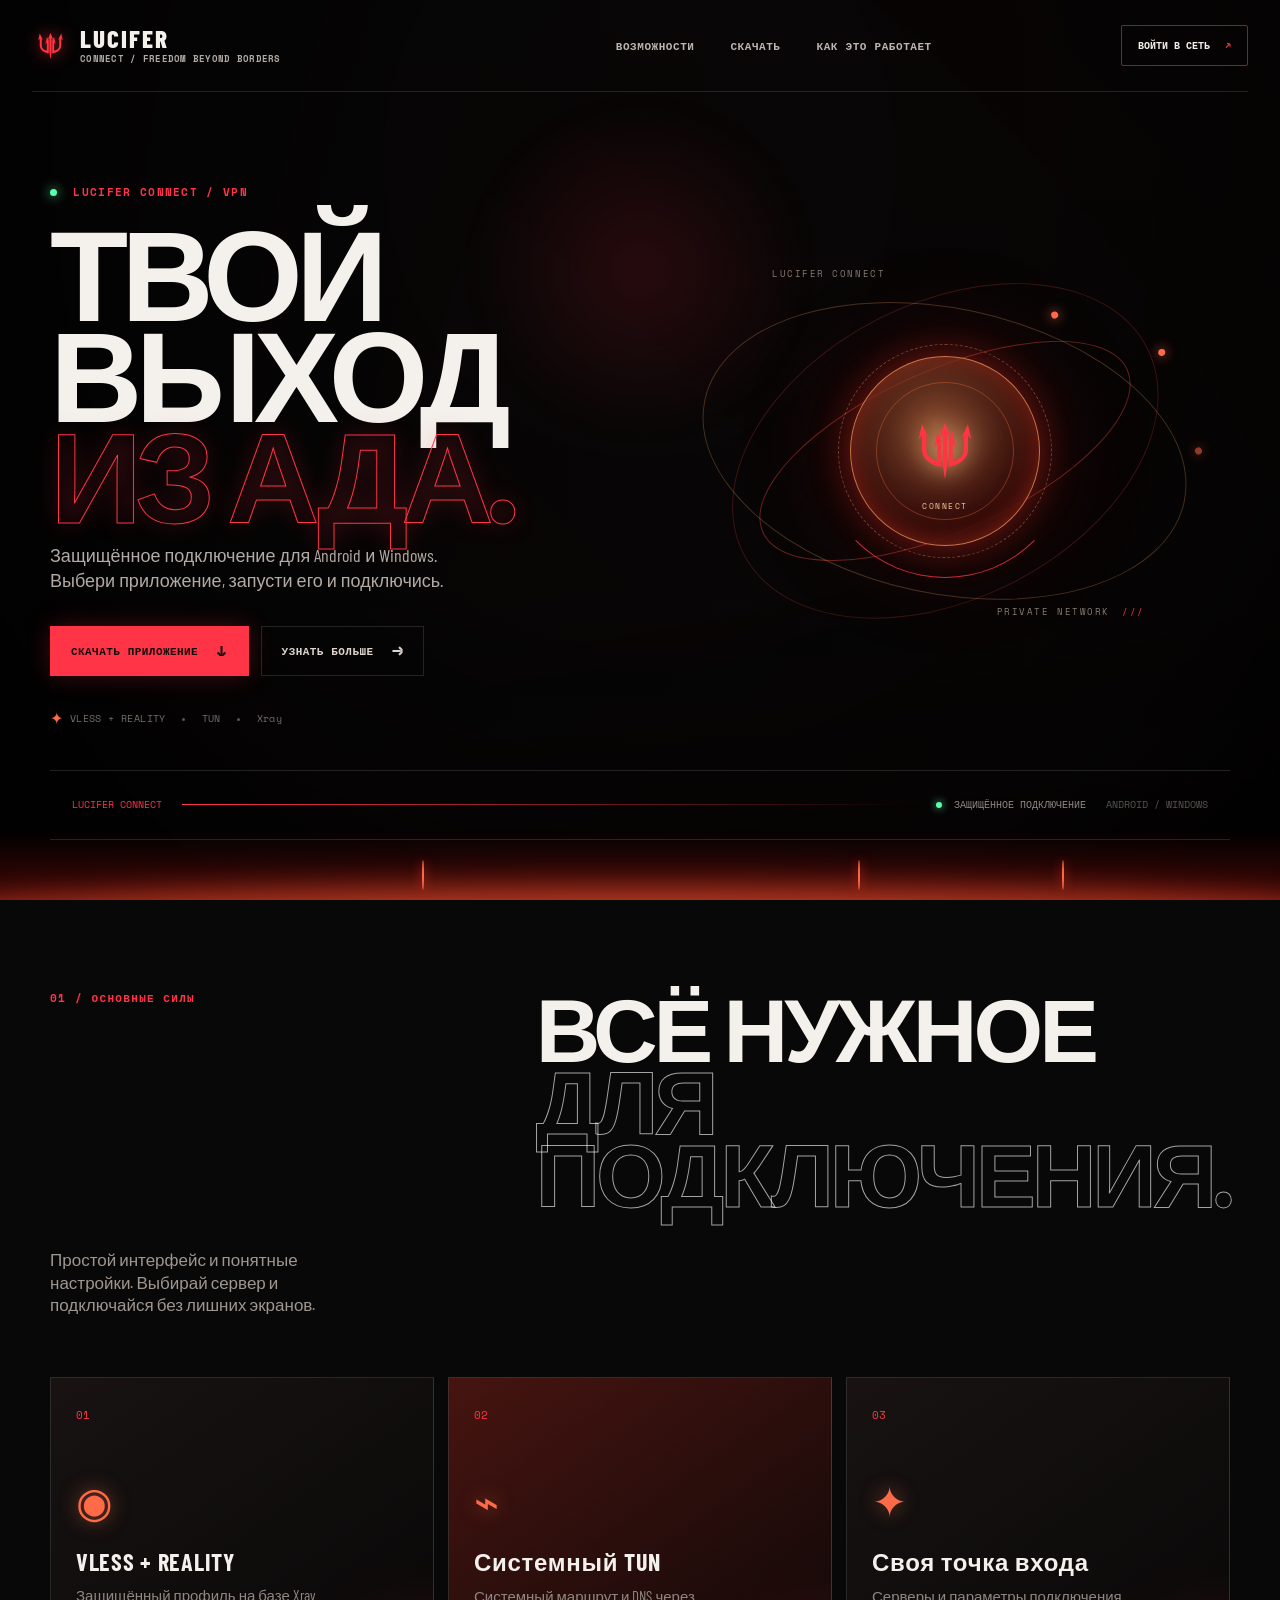
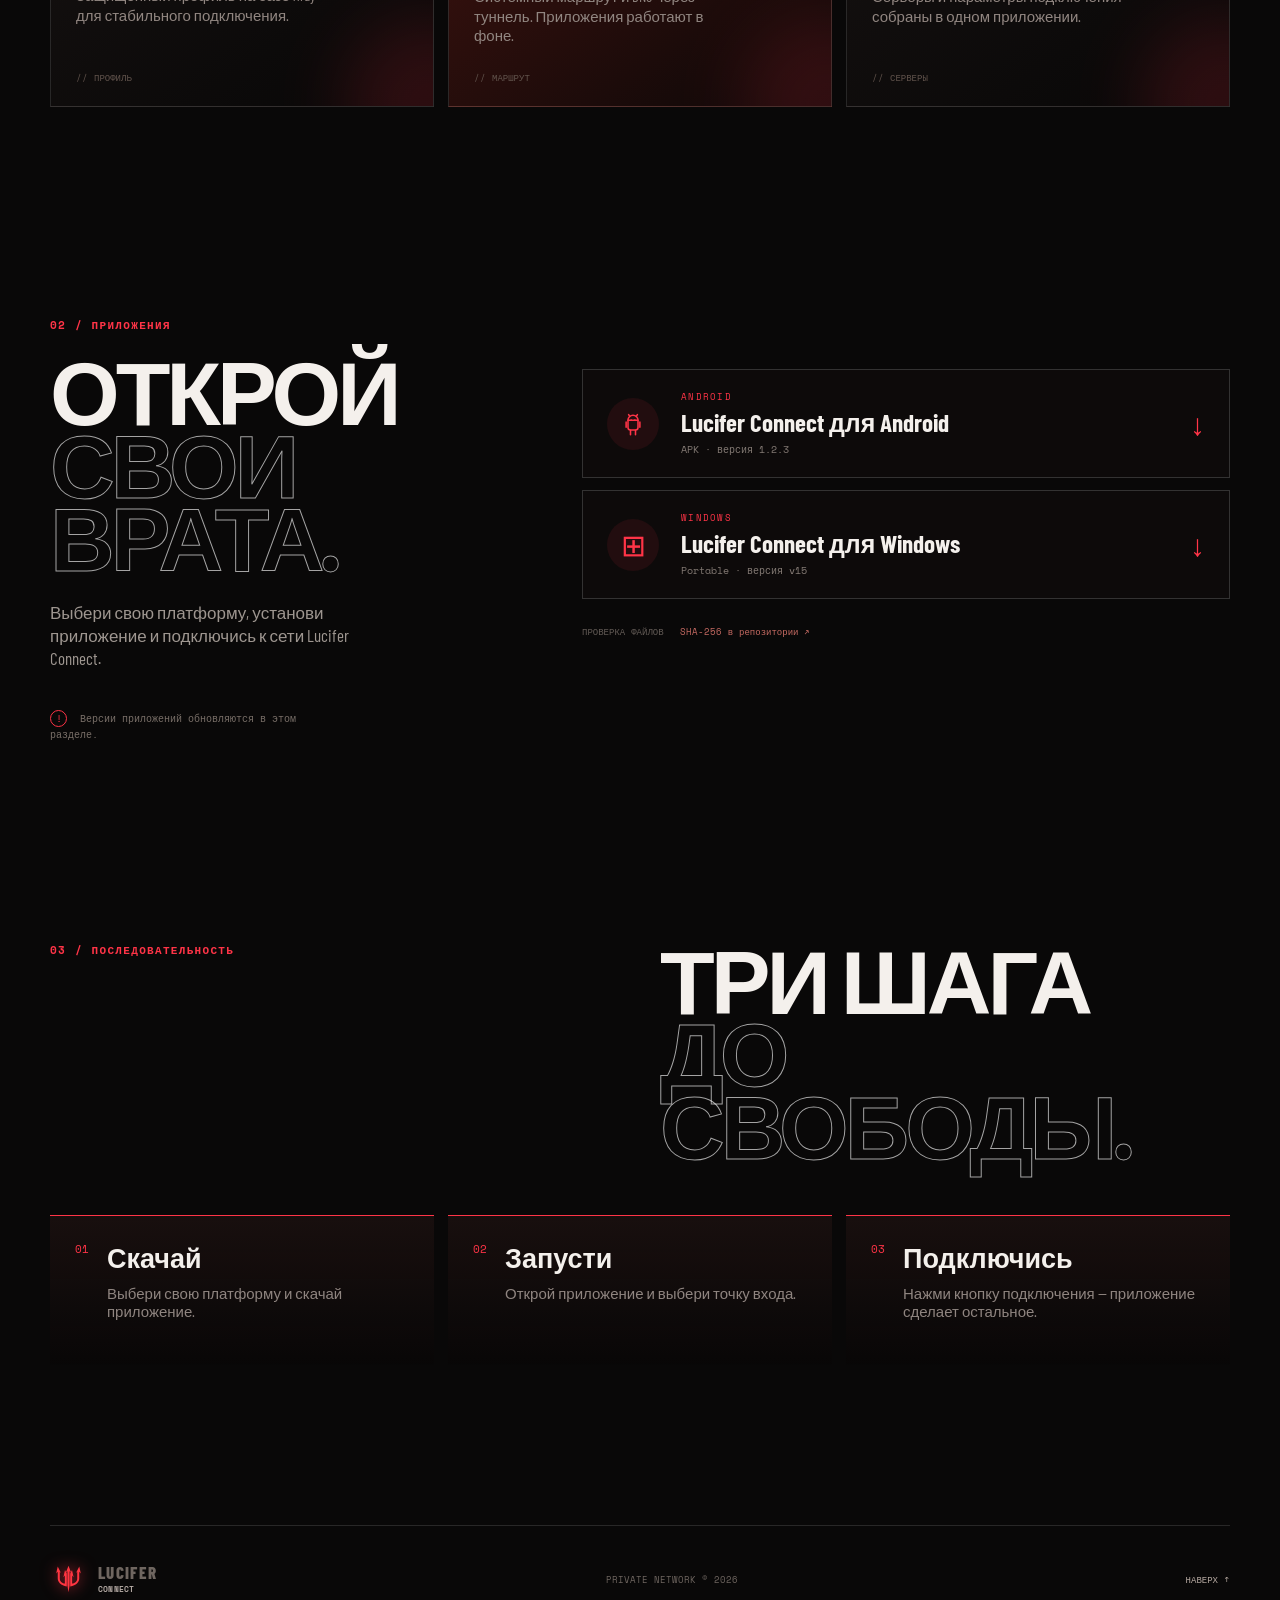
==== index.html @ a4694720 "Restore original site header" ====
<!doctype html>
<html lang="ru">
  <head>
    <meta charset="utf-8" />
    <meta name="viewport" content="width=device-width, initial-scale=1" />
    <meta name="theme-color" content="#090808" />
    <meta name="description" content="Lucifer Connect — защищённое подключение для Android и Windows." />
    <meta property="og:title" content="Lucifer Connect — выход из ада" />
    <meta property="og:description" content="Открой свои врата. Скачай приложение и подключись." />
    <meta property="og:type" content="website" />
    <title>Lucifer Connect — выход из ада</title>
    <link rel="icon" type="image/svg+xml" href="/favicon.svg?v=3" />
    <link rel="alternate icon" href="/favicon.svg?v=3" />
    <link rel="mask-icon" href="/favicon.svg?v=3" color="#ff3541" />
    <link rel="stylesheet" href="styles.css" />
  </head>
  <body>
    <canvas class="ember-canvas" id="emberCanvas" aria-hidden="true"></canvas>
    <div class="cursor-glow" aria-hidden="true"></div>
    <div class="scene-vignette" aria-hidden="true"></div>

    <header class="site-header">
      <a class="brand" href="#top" aria-label="Lucifer Connect — наверх">
        <span class="brand-mark"><img src="assets/trident.svg" alt="" /></span>
        <span>
          <strong>LUCIFER</strong>
          <small>CONNECT / FREEDOM BEYOND BORDERS</small>
        </span>
      </a>
      <nav class="main-nav" aria-label="Основная навигация">
        <a href="#why">Возможности</a>
        <a href="#download">Скачать</a>
        <a href="#how">Как это работает</a>
      </nav>
      <a class="header-cta" href="#download">Войти в сеть <span>↗</span></a>
    </header>

    <main id="top">
      <section class="hero shell">
        <div class="hero-copy reveal">
          <p class="eyebrow"><span class="status-dot"></span> LUCIFER CONNECT / VPN</p>
          <h1>Твой выход<br /><em>из ада.</em></h1>
          <p class="hero-lead">Защищённое подключение для Android и Windows. Выбери приложение, запусти его и подключись.</p>
          <div class="hero-actions">
            <a class="button button-primary" href="#download">Скачать приложение <span>↓</span></a>
            <a class="button button-ghost" href="#why">Узнать больше <span>→</span></a>
          </div>
          <div class="hero-proof"><span>✦</span> VLESS + REALITY <i></i> TUN <i></i> Xray</div>
        </div>

        <div class="hero-art reveal" aria-label="Анимированная эмблема Lucifer Connect">
          <div class="orbit orbit-one"></div>
          <div class="orbit orbit-two"></div>
          <div class="orbit orbit-three"></div>
          <div class="hell-core">
            <div class="core-flare"></div>
            <img src="assets/trident.svg" alt="Трезубец Lucifer Connect" />
            <span>CONNECT</span>
          </div>
          <div class="art-label art-label-top">LUCIFER CONNECT</div>
          <div class="art-label art-label-bottom">PRIVATE NETWORK <span>///</span></div>
        </div>
      </section>

      <section class="signal-strip shell reveal" aria-label="Состояние сети">
        <span class="signal-label">LUCIFER CONNECT</span>
        <span class="signal-line"></span>
        <span class="signal-value"><b></b> ЗАЩИЩЁННОЕ ПОДКЛЮЧЕНИЕ</span>
        <span class="signal-value signal-dim">ANDROID / WINDOWS</span>
      </section>

      <section class="section shell" id="why">
        <div class="section-heading reveal">
          <p class="eyebrow">01 / ОСНОВНЫЕ СИЛЫ</p>
          <h2>Всё нужное<br /><span>для подключения.</span></h2>
          <p>Простой интерфейс и понятные настройки. Выбирай сервер и подключайся без лишних экранов.</p>
        </div>
        <div class="feature-grid">
          <article class="feature-card reveal">
            <span class="feature-index">01</span>
            <div class="feature-icon">◉</div>
            <h3>VLESS + REALITY</h3>
            <p>Защищённый профиль на базе Xray для стабильного подключения.</p>
            <span class="card-mark">// ПРОФИЛЬ</span>
          </article>
          <article class="feature-card feature-card-hot reveal">
            <span class="feature-index">02</span>
            <div class="feature-icon">⌁</div>
            <h3>Системный TUN</h3>
            <p>Системный маршрут и DNS через туннель. Приложения работают в фоне.</p>
            <span class="card-mark">// МАРШРУТ</span>
          </article>
          <article class="feature-card reveal">
            <span class="feature-index">03</span>
            <div class="feature-icon">✦</div>
            <h3>Своя точка входа</h3>
            <p>Серверы и параметры подключения собраны в одном приложении.</p>
            <span class="card-mark">// СЕРВЕРЫ</span>
          </article>
        </div>
      </section>

      <section class="download-section shell" id="download">
        <div class="download-intro reveal">
          <p class="eyebrow">02 / ПРИЛОЖЕНИЯ</p>
          <h2>Открой<br /><span>свои врата.</span></h2>
          <p>Выбери свою платформу, установи приложение и подключись к сети Lucifer Connect.</p>
          <div class="download-note"><span>!</span> Версии приложений обновляются в этом разделе.</div>
        </div>
        <div class="download-stack">
          <a class="download-card reveal" href="https://github.com/Efreitor2001/lucifer-connect/releases/download/lucifer-connect-local-20261026-v15/lucifer-connect-android-1.2.3.apk">
            <div class="download-symbol android-symbol"><img src="assets/android.svg" alt="" /></div>
            <div class="download-text"><span class="download-platform">ANDROID</span><strong>Lucifer Connect для Android</strong><small>APK · версия 1.2.3</small></div>
            <span class="download-arrow">↓</span>
          </a>
          <a class="download-card reveal" href="https://github.com/Efreitor2001/lucifer-connect/releases/download/lucifer-connect-local-20261026-v15/lucifer-connect-windows-v15.exe">
            <div class="download-symbol windows-symbol">⊞</div>
            <div class="download-text"><span class="download-platform">WINDOWS</span><strong>Lucifer Connect для Windows</strong><small>Portable · версия v15</small></div>
            <span class="download-arrow">↓</span>
          </a>
          <div class="hash-line reveal"><span>ПРОВЕРКА ФАЙЛОВ</span> <a href="https://github.com/Efreitor2001/lucifer-connect/blob/main/downloads/SHA256SUMS.txt">SHA-256 в репозитории ↗</a></div>
        </div>
      </section>

      <section class="how-section shell" id="how">
        <div class="section-heading reveal">
          <p class="eyebrow">03 / ПОСЛЕДОВАТЕЛЬНОСТЬ</p>
          <h2>Три шага<br /><span>до свободы.</span></h2>
        </div>
        <div class="steps-grid">
          <div class="step reveal"><span>01</span><div><h3>Скачай</h3><p>Выбери свою платформу и скачай приложение.</p></div></div>
          <div class="step reveal"><span>02</span><div><h3>Запусти</h3><p>Открой приложение и выбери точку входа.</p></div></div>
          <div class="step reveal"><span>03</span><div><h3>Подключись</h3><p>Нажми кнопку подключения — приложение сделает остальное.</p></div></div>
        </div>
      </section>
    </main>

    <footer class="site-footer shell">
      <a class="brand" href="#top"><span class="brand-mark"><img src="assets/trident.svg" alt="" /></span><span><strong>LUCIFER</strong><small>CONNECT</small></span></a>
      <p>PRIVATE NETWORK © 2026</p>
      <a href="#top" class="to-top">НАВЕРХ ↑</a>
    </footer>

    <div class="lava-field" aria-hidden="true"><span></span><span></span><span></span></div>
    <script src="app.js"></script>
  </body>
</html>
---- styles.css ----
@import url('https://fonts.googleapis.com/css2?family=Barlow+Condensed:wght@400;500;600;700;800;900&family=Space+Mono:wght@400;700&display=swap');

:root {
  --ink: #f4f0ec;
  --muted: #9d9792;
  --dim: #625e5a;
  --bg: #090808;
  --panel: rgba(16, 13, 13, .76);
  --red: #ff3447;
  --red-hot: #ff6a48;
  --orange: #ff9a49;
  --green: #5cffad;
  --line: rgba(255, 255, 255, .13);
  --mono: 'Space Mono', Consolas, monospace;
  --display: 'Barlow Condensed', 'Arial Narrow', sans-serif;
}

* { box-sizing: border-box; }
html { scroll-behavior: smooth; }
body { margin: 0; color: var(--ink); background: var(--bg); font-family: var(--display); overflow-x: hidden; }
body::before { content: ''; position: fixed; inset: 0; z-index: -4; background: url('https://raw.githubusercontent.com/Efreitor2001/vpn/main/desktop/LuciferConnect/Assets/lucifer-reference.png') center / cover no-repeat; filter: saturate(.98) contrast(1.08); }
body::after { content: ''; position: fixed; inset: 0; z-index: -3; background: linear-gradient(90deg, rgba(5, 4, 4, .98), rgba(8, 5, 5, .52) 38%, rgba(9, 5, 5, .74)), linear-gradient(0deg, rgba(8, 5, 5, .97), transparent 35%, rgba(4, 3, 3, .34)); }
a { color: inherit; text-decoration: none; }
button, a { -webkit-tap-highlight-color: transparent; }

.ember-canvas { position: fixed; inset: 0; z-index: -1; width: 100%; height: 100%; pointer-events: none; opacity: .82; }
.scene-vignette { position: fixed; inset: 0; z-index: -2; pointer-events: none; background: radial-gradient(ellipse at 50% 18%, transparent 0 28%, rgba(0, 0, 0, .3) 72%, rgba(0, 0, 0, .83) 100%); }
.cursor-glow { position: fixed; width: 360px; height: 360px; left: var(--cursor-x, 50%); top: var(--cursor-y, 30%); transform: translate(-50%, -50%); z-index: -1; pointer-events: none; border-radius: 50%; background: radial-gradient(circle, rgba(255, 52, 71, .13), transparent 68%); filter: blur(10px); transition: left .6s ease-out, top .6s ease-out; }
.shell { width: min(1180px, calc(100% - 80px)); margin-inline: auto; }

.site-header { width: min(1320px, calc(100% - 64px)); height: 92px; margin: 0 auto; display: flex; align-items: center; justify-content: space-between; position: relative; z-index: 5; border-bottom: 1px solid rgba(255, 255, 255, .12); }
.brand { display: inline-flex; gap: 12px; align-items: center; letter-spacing: .04em; }
.brand-mark { width: 36px; height: 44px; display: grid; place-items: center; }
.brand-mark img { width: 29px; height: 38px; filter: drop-shadow(0 0 8px rgba(255, 52, 71, .75)); }
.brand strong { display: block; font: 800 25px/.82 var(--display); letter-spacing: .08em; }
.brand small { display: block; margin-top: 5px; color: #b4aaa4; font: 700 9px/1 var(--mono); letter-spacing: .03em; }
.main-nav { display: flex; gap: 36px; margin-left: 12%; color: #bdb5b0; font: 700 11px var(--mono); letter-spacing: .05em; text-transform: uppercase; }
.main-nav a { transition: color .2s ease; }
.main-nav a:hover { color: var(--red); }
.header-cta { padding: 12px 16px; border: 1px solid rgba(255, 52, 71, .55); border-radius: 2px; font: 700 10px var(--mono); text-transform: uppercase; transition: background .25s, color .25s; }
.header-cta span { color: var(--red); margin-left: 9px; }
.header-cta:hover { color: #090808; background: var(--red); }

.hero { min-height: 650px; display: grid; grid-template-columns: 1fr 1fr; align-items: center; gap: 40px; padding-top: 30px; position: relative; }
.hero-copy { position: relative; z-index: 1; padding: 62px 0 40px; }
.eyebrow { color: var(--red); margin: 0 0 20px; font: 700 11px var(--mono); letter-spacing: .12em; }
.status-dot { display: inline-block; width: 7px; height: 7px; margin-right: 8px; border-radius: 50%; background: var(--green); box-shadow: 0 0 12px var(--green); animation: pulse 1.7s ease-in-out infinite; }
h1, h2, h3, p { margin-top: 0; }
h1 { max-width: 600px; margin-bottom: 20px; font: 900 clamp(76px, 10vw, 142px)/.79 var(--display); letter-spacing: -.055em; text-transform: uppercase; }
h1 em { color: transparent; font-style: normal; -webkit-text-stroke: 1px var(--red); text-shadow: 0 0 26px rgba(255, 52, 71, .18); }
.hero-lead { max-width: 430px; color: #b3aaa5; font-size: 18px; line-height: 1.35; }
.hero-actions { display: flex; gap: 12px; margin: 34px 0 30px; }
.button { display: inline-flex; gap: 18px; align-items: center; padding: 16px 20px; font: 700 11px var(--mono); letter-spacing: .04em; text-transform: uppercase; border: 1px solid transparent; }
.button span { font-size: 18px; line-height: .5; }
.button-primary { color: #120b0b; background: var(--red); box-shadow: 0 0 24px rgba(255, 52, 71, .24); transition: transform .2s, background .2s, box-shadow .2s; }
.button-primary:hover { background: #ff6974; box-shadow: 0 0 36px rgba(255, 52, 71, .45); transform: translateY(-2px); }
.button-ghost { border-color: var(--line); color: #ddd4ce; transition: border-color .2s, color .2s; }
.button-ghost:hover { border-color: var(--red); color: var(--red); }
.hero-proof { color: #766e69; font: 10px var(--mono); letter-spacing: .04em; }
.hero-proof span { color: var(--red-hot); font-size: 16px; vertical-align: -2px; }
.hero-proof i { display: inline-block; width: 3px; height: 3px; margin: 0 10px; border-radius: 50%; background: #5c5550; vertical-align: middle; }

.hero-art { width: min(540px, 100%); aspect-ratio: 1; margin: 10px auto 0; position: relative; display: grid; place-items: center; }
.hero-art::before { content: ''; position: absolute; inset: 15%; border-radius: 50%; background: radial-gradient(circle, rgba(255, 61, 45, .34), rgba(151, 14, 17, .08) 41%, transparent 70%); filter: blur(20px); animation: breathing 5s ease-in-out infinite; }
.hell-core { width: 190px; height: 190px; position: relative; z-index: 2; display: grid; place-items: center; border: 1px solid rgba(255, 151, 95, .75); border-radius: 50%; background: radial-gradient(circle at 45% 35%, rgba(255, 170, 99, .35), rgba(48, 10, 8, .9) 66%); box-shadow: inset 0 0 30px rgba(255, 69, 39, .4), 0 0 40px rgba(255, 46, 33, .38); animation: core-float 5s ease-in-out infinite; }
.hell-core::before, .hell-core::after { content: ''; position: absolute; inset: -13px; border: 1px dashed rgba(255, 172, 112, .34); border-radius: 50%; animation: spin 18s linear infinite; }
.hell-core::after { inset: -33px; border-style: solid; border-color: transparent transparent rgba(255, 52, 71, .8) transparent; animation-duration: 11s; animation-direction: reverse; }
.hell-core img { width: 62px; height: 80px; filter: drop-shadow(0 0 13px rgba(255, 208, 143, .95)); }
.hell-core span { position: absolute; bottom: 33px; color: #ffca9d; font: 8px var(--mono); letter-spacing: .18em; }
.core-flare { position: absolute; inset: 25px; border-radius: 50%; border: 1px solid rgba(255, 114, 65, .34); animation: pulse-ring 2.8s ease-in-out infinite; }
.orbit { position: absolute; border: 1px solid rgba(255, 80, 66, .38); border-radius: 50%; transform: rotate(-24deg); }
.orbit::after { content: ''; position: absolute; width: 7px; height: 7px; right: 10%; top: -3px; border-radius: 50%; background: var(--red-hot); box-shadow: 0 0 12px var(--red-hot); }
.orbit-one { width: 74%; height: 30%; animation: orbit 13s linear infinite; }
.orbit-two { width: 55%; height: 84%; transform: rotate(63deg); opacity: .55; animation: orbit-reverse 17s linear infinite; }
.orbit-three { width: 91%; height: 53%; transform: rotate(12deg); border-color: rgba(255, 170, 103, .25); animation: orbit 22s linear infinite; }
.art-label { position: absolute; z-index: 3; color: #8a7c73; font: 9px var(--mono); letter-spacing: .17em; }
.art-label-top { top: 16%; left: 18%; }
.art-label-bottom { right: 13%; bottom: 19%; }
.art-label-bottom span { color: var(--red); margin-left: 5px; }

.signal-strip { min-height: 70px; display: flex; align-items: center; gap: 20px; padding: 0 22px; border-top: 1px solid var(--line); border-bottom: 1px solid var(--line); color: #8f8781; font: 10px var(--mono); }
.signal-label { color: var(--red); white-space: nowrap; }
.signal-line { height: 1px; flex: 1; background: linear-gradient(90deg, var(--red), transparent); }
.signal-value { white-space: nowrap; }
.signal-value b { display: inline-block; width: 6px; height: 6px; margin-right: 6px; border-radius: 50%; background: var(--green); box-shadow: 0 0 8px var(--green); }
.signal-dim { color: #5a5551; }

.section, .download-section, .how-section { padding: 150px 0 30px; }
.section-heading { display: grid; grid-template-columns: 1fr 1fr; align-items: end; gap: 40px; margin-bottom: 55px; }
.section-heading .eyebrow { align-self: start; }
h2 { margin-bottom: 0; font: 800 clamp(52px, 7vw, 92px)/.81 var(--display); letter-spacing: -.045em; text-transform: uppercase; }
h2 span { color: transparent; -webkit-text-stroke: 1px rgba(255, 255, 255, .63); }
.section-heading > p:last-child { max-width: 330px; margin-bottom: 6px; color: #9f9690; font-size: 17px; line-height: 1.35; }
.feature-grid { display: grid; grid-template-columns: repeat(3, 1fr); gap: 14px; }
.feature-card { min-height: 330px; position: relative; padding: 25px; overflow: hidden; border: 1px solid var(--line); background: linear-gradient(145deg, rgba(29, 23, 22, .78), rgba(8, 7, 7, .8)); transition: transform .3s, border-color .3s; }
.feature-card:hover { border-color: rgba(255, 52, 71, .7); transform: translateY(-5px); }
.feature-card::after { content: ''; position: absolute; width: 170px; height: 170px; right: -80px; bottom: -80px; border-radius: 50%; background: var(--red); opacity: .15; filter: blur(35px); }
.feature-card-hot { background: linear-gradient(145deg, rgba(83, 23, 18, .83), rgba(13, 8, 8, .8)); }
.feature-index { color: var(--red); font: 11px var(--mono); }
.feature-icon { margin-top: 56px; color: var(--red-hot); font-size: 42px; line-height: 1; text-shadow: 0 0 19px rgba(255, 119, 74, .5); }
.feature-card h3 { margin: 26px 0 10px; font: 700 24px var(--display); letter-spacing: .03em; }
.feature-card p { max-width: 250px; color: #918681; font-size: 15px; line-height: 1.28; }
.card-mark { position: absolute; bottom: 22px; color: #62544d; font: 9px var(--mono); }

.download-section { display: grid; grid-template-columns: .8fr 1.2fr; align-items: start; gap: 100px; padding-top: 180px; }
.download-intro > p:not(.eyebrow) { max-width: 300px; margin-top: 30px; color: #9e9690; font-size: 17px; line-height: 1.35; }
.download-note { max-width: 300px; margin-top: 40px; color: #796f68; font: 10px/1.5 var(--mono); }
.download-note span { display: inline-grid; width: 17px; height: 17px; margin-right: 7px; place-items: center; border: 1px solid var(--red); color: var(--red); border-radius: 50%; }
.download-stack { padding-top: 52px; }
.download-card { min-height: 108px; display: flex; align-items: center; gap: 22px; padding: 20px 24px; margin-bottom: 12px; border: 1px solid rgba(255, 255, 255, .16); background: rgba(15, 12, 12, .77); transition: background .25s, border .25s, transform .25s; }
.download-card:hover { border-color: var(--red); background: rgba(55, 17, 16, .82); transform: translateX(5px); }
.download-symbol { width: 52px; height: 52px; display: grid; place-items: center; border-radius: 50%; color: var(--red); font-size: 30px; background: rgba(255, 52, 71, .09); }
.download-symbol img { width: 30px; height: 30px; display: block; }
.download-text { flex: 1; }
.download-platform { display: block; margin-bottom: 4px; color: var(--red); font: 9px var(--mono); letter-spacing: .14em; }
.download-text strong { display: block; font-size: 25px; }
.download-text small { display: block; margin-top: 4px; color: #847a74; font: 10px var(--mono); }
.download-arrow { color: var(--red); font-size: 30px; }
.hash-line { display: flex; flex-wrap: wrap; gap: 8px 16px; padding: 14px 0; color: #635b56; font: 9px var(--mono); }
.hash-line a { color: #c66a62; }
.hash-line span:nth-of-type(2) { margin-left: auto; }

.how-section { padding-top: 170px; padding-bottom: 160px; }
.steps-grid { display: grid; grid-template-columns: repeat(3, 1fr); gap: 14px; }
.step { display: flex; gap: 18px; min-height: 150px; padding: 25px; border-top: 1px solid var(--red); background: linear-gradient(180deg, rgba(31, 18, 17, .72), rgba(8, 7, 7, .5)); }
.step > span { color: var(--red); font: 11px var(--mono); }
.step h3 { margin-bottom: 9px; font-size: 27px; }
.step p { color: #8f8580; font-size: 15px; line-height: 1.25; }
.site-footer { display: flex; justify-content: space-between; align-items: center; min-height: 108px; border-top: 1px solid var(--line); color: #6f6660; font: 9px var(--mono); }
.site-footer .brand strong { font-size: 17px; }
.site-footer .brand small { font-size: 8px; }
.site-footer p { margin: 0; }
.to-top { color: #b7aaa2; transition: color .2s; }
.to-top:hover { color: var(--red); }
.lava-field { height: 70px; position: fixed; z-index: -1; bottom: 0; left: 0; right: 0; overflow: hidden; pointer-events: none; background: linear-gradient(0deg, rgba(255, 35, 25, .25), transparent); }
.lava-field::before, .lava-field::after { content: ''; position: absolute; left: -5%; width: 110%; height: 50px; bottom: -35px; border-radius: 50% 50% 0 0; background: #e32f1f; filter: blur(15px); opacity: .48; animation: lava 8s ease-in-out infinite; }
.lava-field::after { bottom: -44px; opacity: .3; background: #ff914d; animation-delay: -3s; animation-duration: 11s; }
.lava-field span { position: absolute; width: 2px; bottom: 10px; height: 30px; border-radius: 50%; background: #ff6946; box-shadow: 0 0 11px #ff342d; animation: lava-spark 4s ease-in infinite; }
.lava-field span:nth-child(1) { left: 33%; animation-delay: -1s; }
.lava-field span:nth-child(2) { left: 67%; animation-delay: -2.4s; }
.lava-field span:nth-child(3) { left: 83%; animation-delay: -3.2s; }

.reveal { opacity: 0; transform: translateY(18px); transition: opacity .8s ease, transform .8s ease; }
.reveal.is-visible { opacity: 1; transform: none; }
@keyframes pulse { 50% { opacity: .45; transform: scale(.72); } }
@keyframes breathing { 50% { opacity: .65; transform: scale(1.12); } }
@keyframes core-float { 50% { transform: translateY(-8px); } }
@keyframes pulse-ring { 50% { transform: scale(1.12); opacity: .35; } }
@keyframes spin { to { transform: rotate(360deg); } }
@keyframes orbit { to { transform: rotate(336deg); } }
@keyframes orbit-reverse { to { transform: rotate(-297deg); } }
@keyframes lava { 50% { transform: translateX(3%) scaleY(.8); } }
@keyframes lava-spark { 0% { transform: translateY(25px); opacity: 0; } 35% { opacity: 1; } 100% { transform: translateY(-50px); opacity: 0; } }

@media (max-width: 850px) {
  .shell { width: min(100% - 38px, 620px); }
  .site-header { width: calc(100% - 38px); height: 77px; }
  .main-nav { display: none; }
  .header-cta { padding: 10px; font-size: 9px; }
  .hero { min-height: auto; grid-template-columns: 1fr; padding-top: 58px; }
  .hero-copy { padding: 0; }
  h1 { font-size: clamp(74px, 20vw, 126px); }
  .hero-art { width: min(500px, 100%); margin-top: -10px; }
  .signal-strip { gap: 10px; overflow: hidden; }
  .signal-dim { display: none; }
  .section, .download-section, .how-section { padding-top: 105px; }
  .section-heading, .download-section { grid-template-columns: 1fr; gap: 30px; }
  .download-stack { padding-top: 0; }
  .feature-grid, .steps-grid { grid-template-columns: 1fr; }
  .feature-card { min-height: 260px; }
  .feature-icon { margin-top: 35px; }
  .site-footer { flex-wrap: wrap; gap: 20px; padding: 25px 0; }
}

@media (prefers-reduced-motion: reduce) {
  *, *::before, *::after { animation-duration: .001ms !important; animation-iteration-count: 1 !important; scroll-behavior: auto !important; transition-duration: .001ms !important; }
  .reveal { opacity: 1; transform: none; }
}
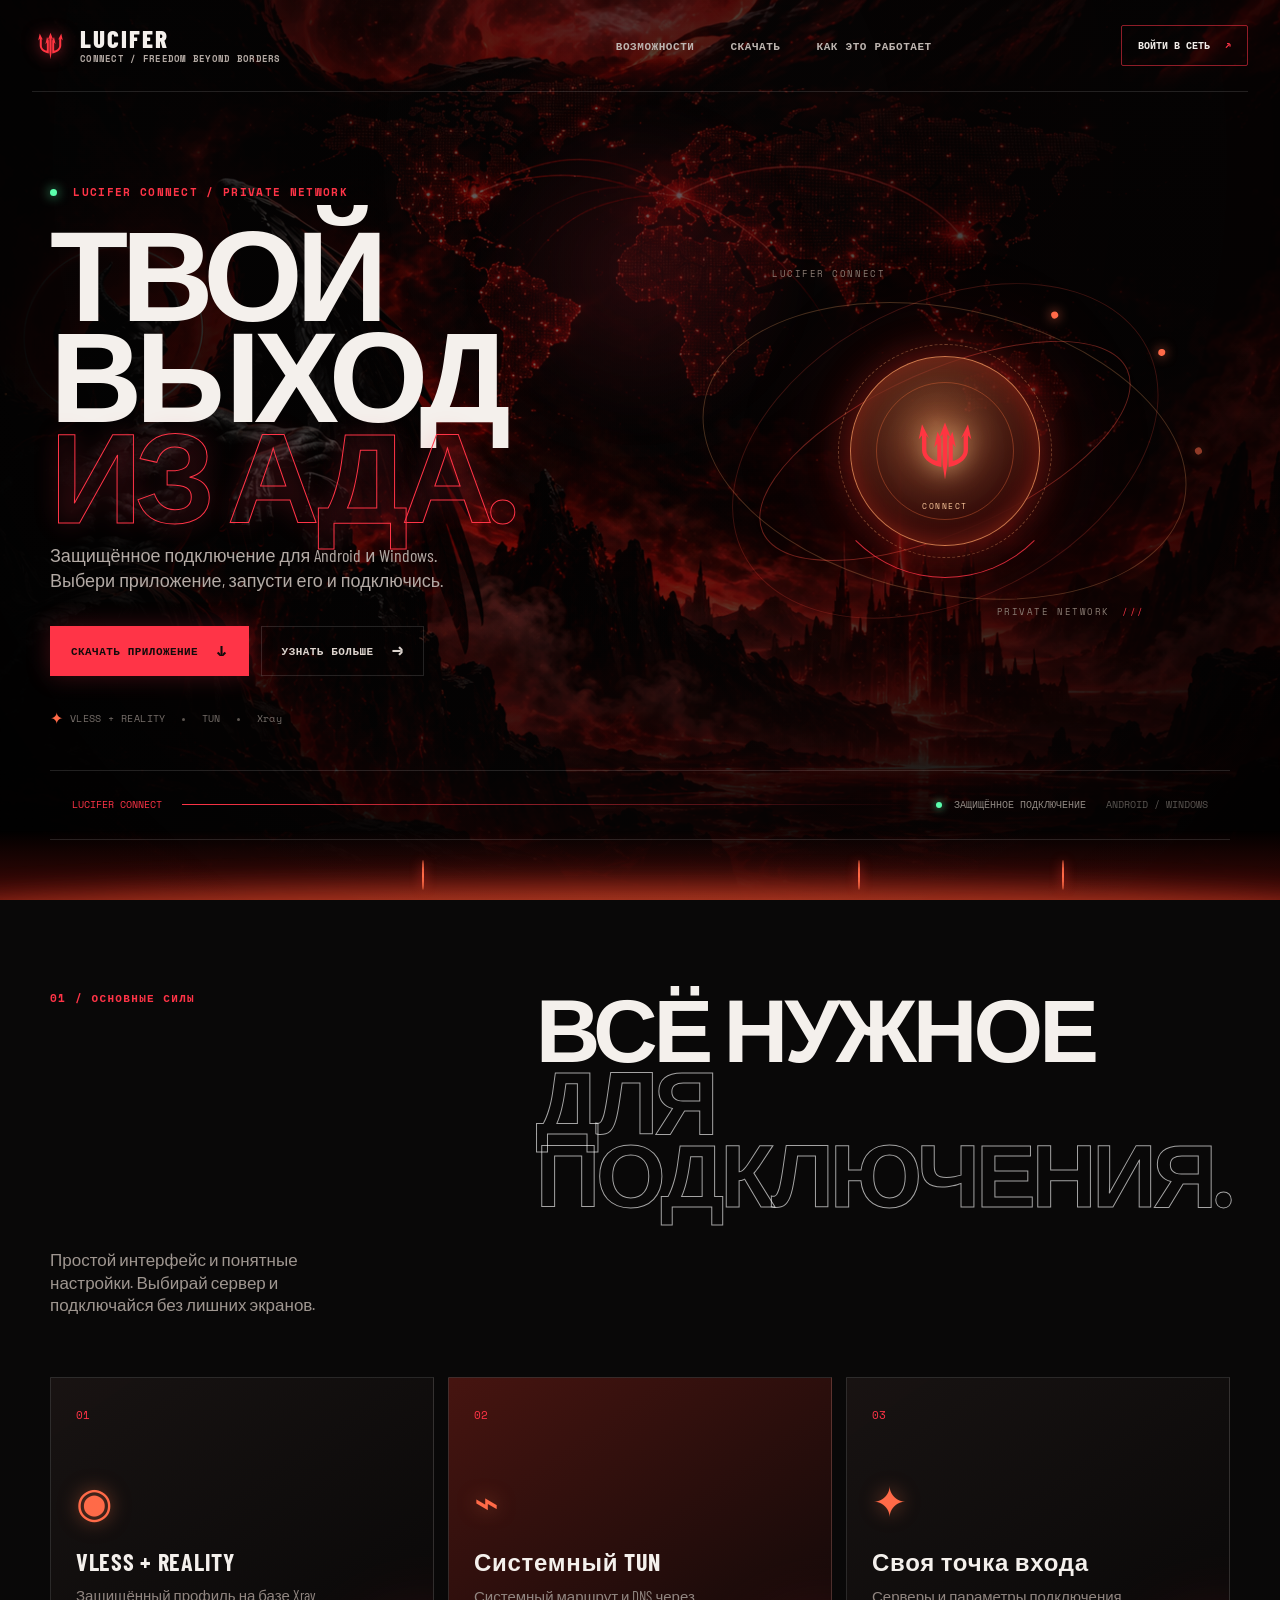
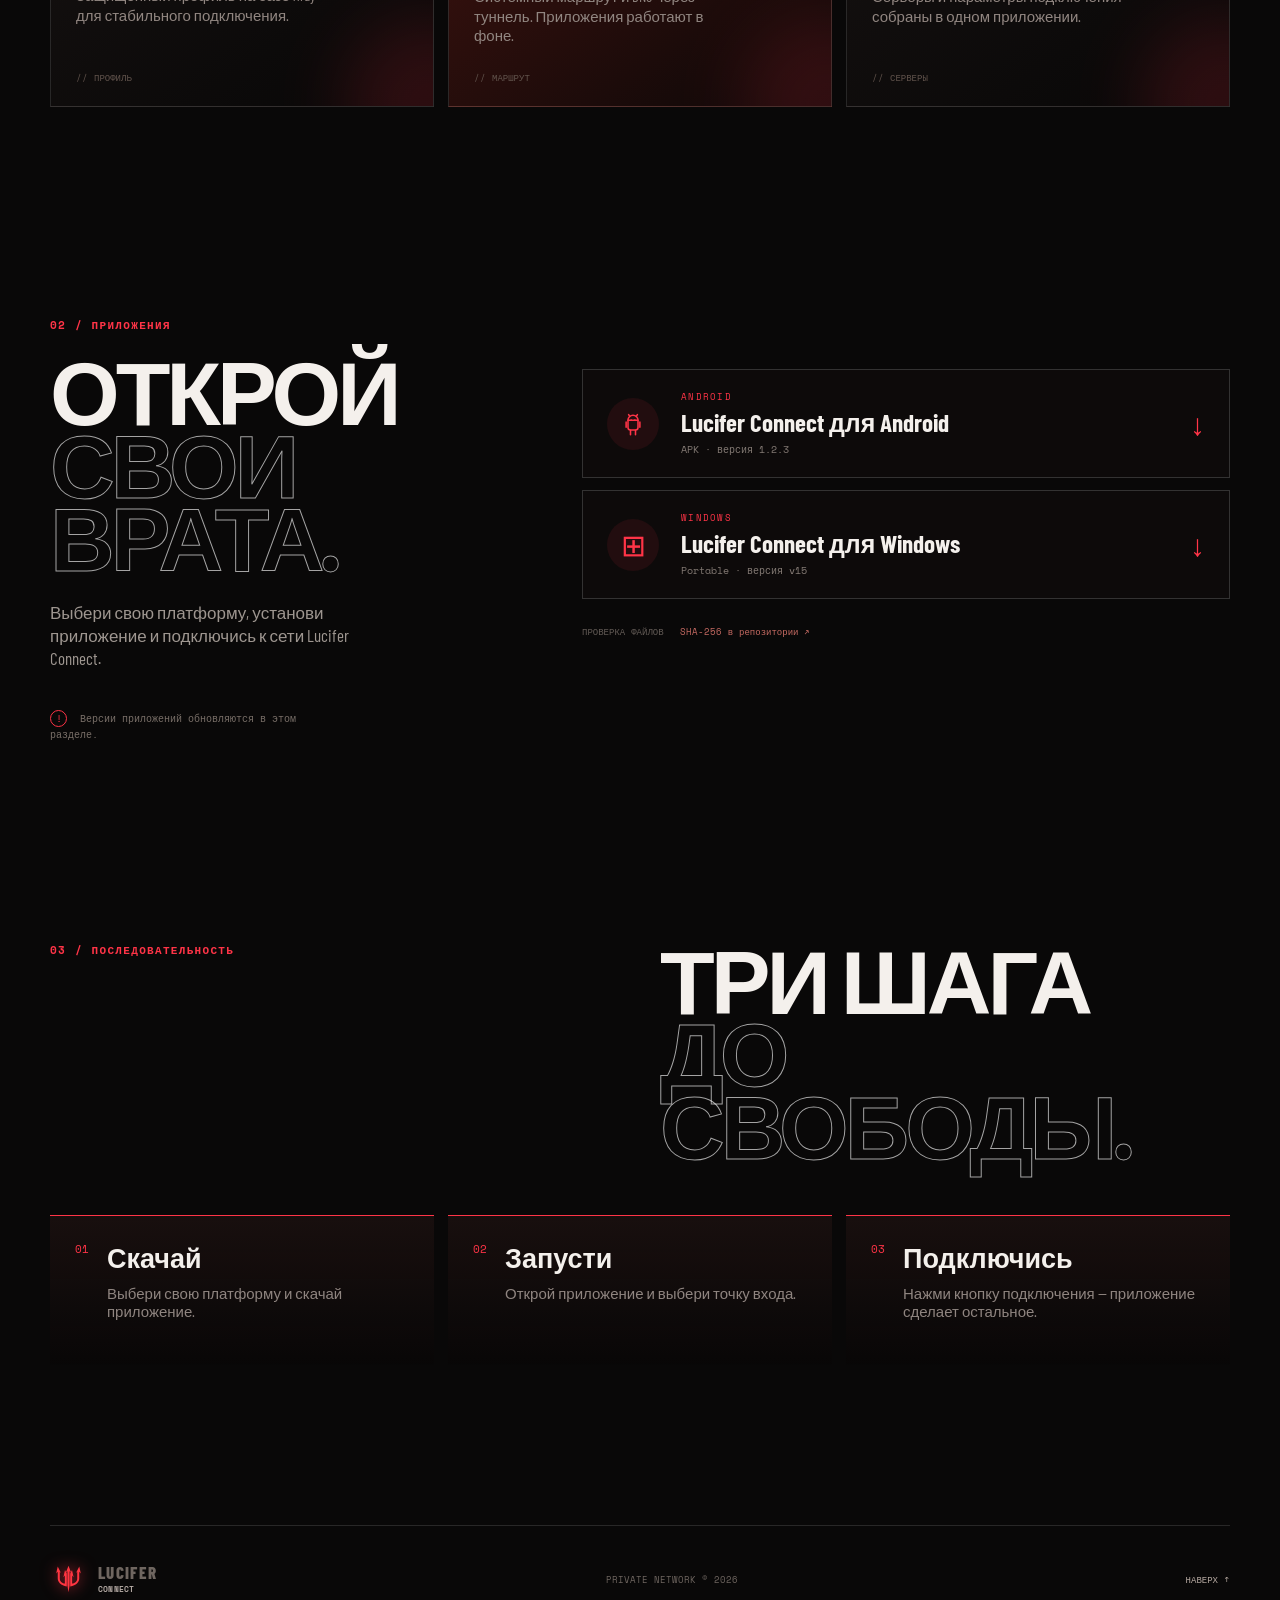
==== commit 45f0c182: "Remove restricted wording from public site" ====
--- a/index.html
+++ b/index.html
@@ -38,7 +38,7 @@
     <main id="top">
       <section class="hero shell">
         <div class="hero-copy reveal">
-          <p class="eyebrow"><span class="status-dot"></span> LUCIFER CONNECT / VPN</p>
+          <p class="eyebrow"><span class="status-dot"></span> LUCIFER CONNECT / PRIVATE NETWORK</p>
           <h1>Твой выход<br /><em>из ада.</em></h1>
           <p class="hero-lead">Защищённое подключение для Android и Windows. Выбери приложение, запусти его и подключись.</p>
           <div class="hero-actions">
--- a/styles.css
+++ b/styles.css
@@ -18,7 +18,7 @@
 * { box-sizing: border-box; }
 html { scroll-behavior: smooth; }
 body { margin: 0; color: var(--ink); background: var(--bg); font-family: var(--display); overflow-x: hidden; }
-body::before { content: ''; position: fixed; inset: 0; z-index: -4; background: url('https://raw.githubusercontent.com/Efreitor2001/vpn/main/desktop/LuciferConnect/Assets/lucifer-reference.png') center / cover no-repeat; filter: saturate(.98) contrast(1.08); }
+body::before { content: ''; position: fixed; inset: 0; z-index: -4; background: url('assets/lucifer-reference.png') center / cover no-repeat; filter: saturate(.98) contrast(1.08); }
 body::after { content: ''; position: fixed; inset: 0; z-index: -3; background: linear-gradient(90deg, rgba(5, 4, 4, .98), rgba(8, 5, 5, .52) 38%, rgba(9, 5, 5, .74)), linear-gradient(0deg, rgba(8, 5, 5, .97), transparent 35%, rgba(4, 3, 3, .34)); }
 a { color: inherit; text-decoration: none; }
 button, a { -webkit-tap-highlight-color: transparent; }
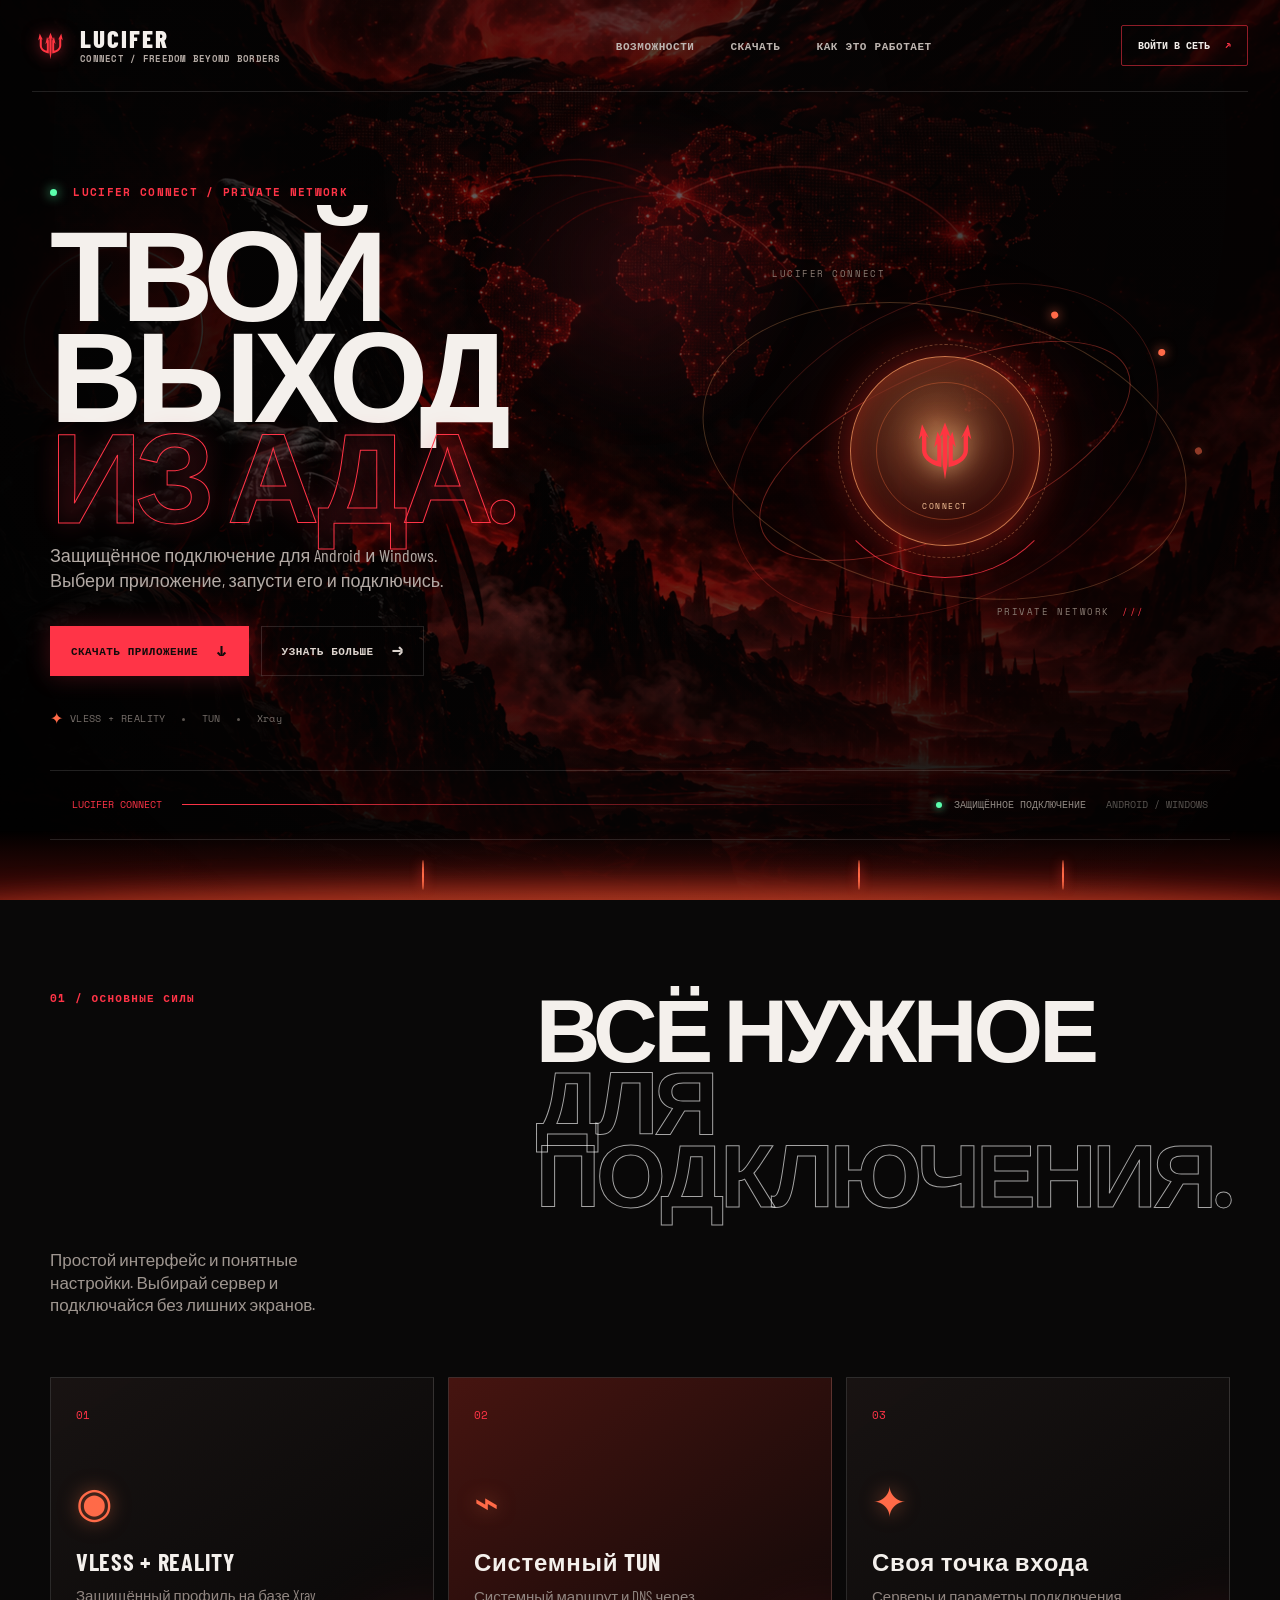
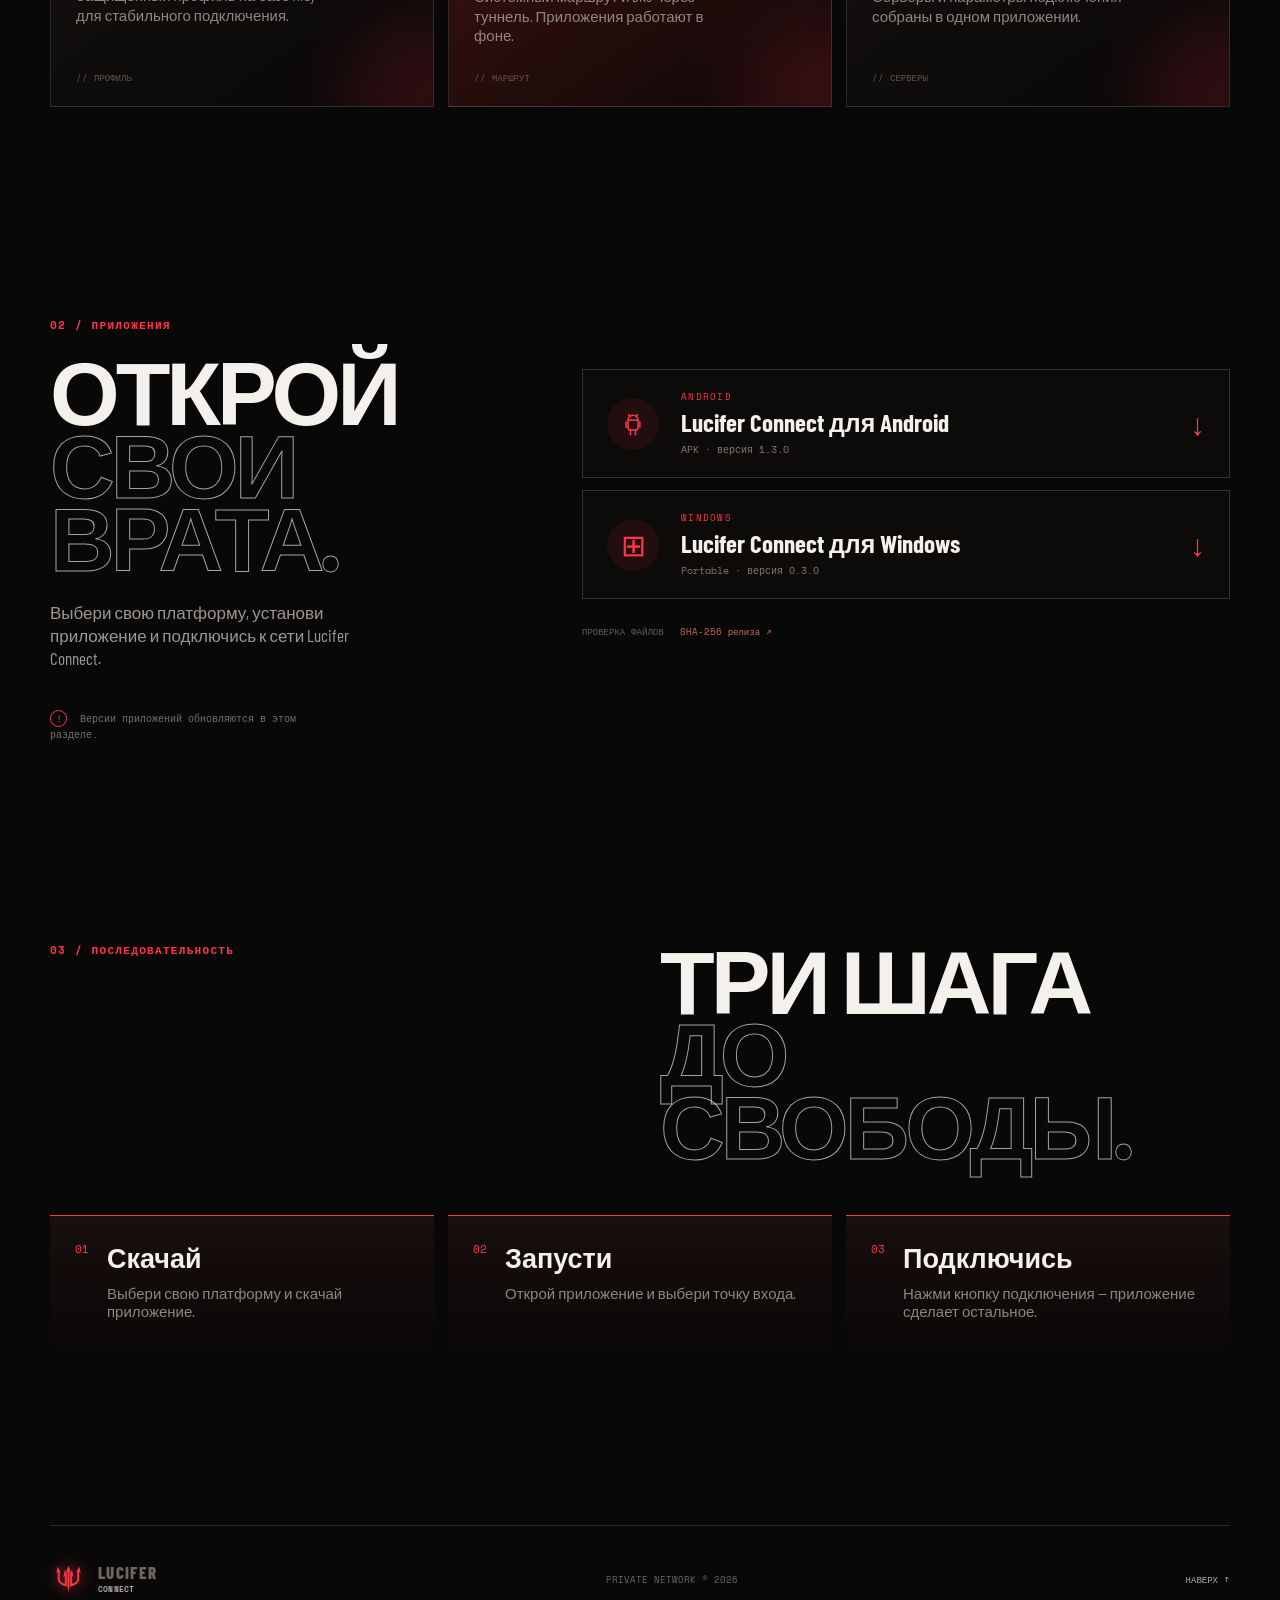
==== commit ce8801f5: "Publish Lucifer Connect 1.3.0 downloads" ====
--- a/index.html
+++ b/index.html
@@ -108,17 +108,17 @@
           <div class="download-note"><span>!</span> Версии приложений обновляются в этом разделе.</div>
         </div>
         <div class="download-stack">
-          <a class="download-card reveal" href="https://github.com/Efreitor2001/lucifer-connect/releases/download/lucifer-connect-local-20261026-v15/lucifer-connect-android-1.2.3.apk">
+          <a class="download-card reveal" href="https://github.com/Efreitor2001/lucifer-connect/releases/download/lucifer-connect-subscriptions-20261026-v16/lucifer-connect-android-1.3.0.apk">
             <div class="download-symbol android-symbol"><img src="assets/android.svg" alt="" /></div>
-            <div class="download-text"><span class="download-platform">ANDROID</span><strong>Lucifer Connect для Android</strong><small>APK · версия 1.2.3</small></div>
+            <div class="download-text"><span class="download-platform">ANDROID</span><strong>Lucifer Connect для Android</strong><small>APK · версия 1.3.0</small></div>
             <span class="download-arrow">↓</span>
           </a>
-          <a class="download-card reveal" href="https://github.com/Efreitor2001/lucifer-connect/releases/download/lucifer-connect-local-20261026-v15/lucifer-connect-windows-v15.exe">
+          <a class="download-card reveal" href="https://github.com/Efreitor2001/lucifer-connect/releases/download/lucifer-connect-subscriptions-20261026-v16/lucifer-connect-windows-0.3.0.exe">
             <div class="download-symbol windows-symbol">⊞</div>
-            <div class="download-text"><span class="download-platform">WINDOWS</span><strong>Lucifer Connect для Windows</strong><small>Portable · версия v15</small></div>
+            <div class="download-text"><span class="download-platform">WINDOWS</span><strong>Lucifer Connect для Windows</strong><small>Portable · версия 0.3.0</small></div>
             <span class="download-arrow">↓</span>
           </a>
-          <div class="hash-line reveal"><span>ПРОВЕРКА ФАЙЛОВ</span> <a href="https://github.com/Efreitor2001/lucifer-connect/blob/main/downloads/SHA256SUMS.txt">SHA-256 в репозитории ↗</a></div>
+          <div class="hash-line reveal"><span>ПРОВЕРКА ФАЙЛОВ</span> <a href="https://github.com/Efreitor2001/lucifer-connect/releases/download/lucifer-connect-subscriptions-20261026-v16/SHA256SUMS.txt">SHA-256 релиза ↗</a></div>
         </div>
       </section>
 
--- a/styles.css
+++ b/styles.css
@@ -153,8 +153,8 @@
 @keyframes lava-spark { 0% { transform: translateY(25px); opacity: 0; } 35% { opacity: 1; } 100% { transform: translateY(-50px); opacity: 0; } }
 
 @media (max-width: 850px) {
-  .shell { width: min(100% - 38px, 620px); }
-  .site-header { width: calc(100% - 38px); height: 77px; }
+  .shell { width: min(100% - 32px, 620px); }
+  .site-header { width: calc(100% - 32px); height: 77px; }
   .main-nav { display: none; }
   .header-cta { padding: 10px; font-size: 9px; }
   .hero { min-height: auto; grid-template-columns: 1fr; padding-top: 58px; }
@@ -172,6 +172,90 @@
   .site-footer { flex-wrap: wrap; gap: 20px; padding: 25px 0; }
 }
 
+@media (max-width: 560px) {
+  body::before { background-position: 57% center; }
+  .cursor-glow { width: 230px; height: 230px; }
+  .site-header { height: 70px; }
+  .brand { gap: 9px; }
+  .brand-mark { width: 28px; height: 36px; }
+  .brand-mark img { width: 23px; height: 32px; }
+  .brand strong { font-size: 21px; }
+  .brand small { margin-top: 4px; font-size: 7px; letter-spacing: .02em; }
+  .header-cta { padding: 9px 10px; font-size: 8px; white-space: nowrap; }
+  .header-cta span { margin-left: 5px; }
+
+  .hero { padding-top: 38px; gap: 16px; }
+  .hero-copy { padding: 0; }
+  .eyebrow { margin-bottom: 16px; font-size: 9px; letter-spacing: .1em; }
+  h1 { max-width: 100%; margin-bottom: 18px; font-size: clamp(68px, 19.5vw, 102px); }
+  .hero-lead { max-width: 330px; font-size: 16px; }
+  .hero-actions { flex-direction: column; gap: 9px; margin: 26px 0 24px; }
+  .button { width: 100%; justify-content: space-between; padding: 14px 16px; }
+  .hero-proof { font-size: 8px; line-height: 1.7; }
+  .hero-proof i { margin-inline: 6px; }
+
+  .hero-art { width: min(330px, 100%); margin: 4px auto -4px; }
+  .hell-core { width: 156px; height: 156px; }
+  .hell-core img { width: 50px; height: 66px; }
+  .hell-core span { bottom: 27px; font-size: 7px; }
+  .art-label { font-size: 7px; letter-spacing: .12em; }
+  .art-label-top { top: 12%; left: 13%; }
+  .art-label-bottom { right: 8%; bottom: 14%; }
+
+  .signal-strip { min-height: 0; display: grid; grid-template-columns: 1fr; gap: 8px; padding: 13px 0; }
+  .signal-line { width: 100%; }
+  .signal-value { font-size: 8px; }
+  .signal-dim { display: none; }
+
+  .section, .download-section, .how-section { padding-top: 88px; }
+  .section-heading, .download-section { gap: 20px; margin-bottom: 32px; }
+  h2 { font-size: clamp(50px, 15vw, 72px); }
+  .section-heading > p:last-child,
+  .download-intro > p:not(.eyebrow) { max-width: 330px; font-size: 16px; }
+  .feature-grid, .steps-grid { gap: 10px; }
+  .feature-card { min-height: 0; padding: 20px; }
+  .feature-icon { margin-top: 30px; font-size: 36px; }
+  .feature-card h3 { margin-top: 20px; font-size: 23px; }
+  .feature-card p { font-size: 14px; }
+
+  .download-section { gap: 28px; }
+  .download-intro > p:not(.eyebrow) { margin-top: 22px; }
+  .download-note { margin-top: 26px; font-size: 8px; }
+  .download-stack { padding-top: 0; }
+  .download-card { min-height: 90px; gap: 14px; padding: 15px; }
+  .download-symbol { width: 46px; height: 46px; flex: 0 0 46px; }
+  .download-symbol img { width: 27px; height: 27px; }
+  .download-platform { font-size: 8px; }
+  .download-text strong { font-size: 21px; line-height: 1; }
+  .download-text small { font-size: 8px; }
+  .download-arrow { font-size: 26px; }
+  .hash-line { gap: 7px 12px; font-size: 8px; }
+  .hash-line span:nth-of-type(2) { margin-left: 0; }
+
+  .how-section { padding-bottom: 100px; }
+  .step { min-height: 0; gap: 14px; padding: 20px; }
+  .step h3 { margin-bottom: 7px; font-size: 24px; }
+  .step p { font-size: 14px; }
+  .site-footer { display: grid; grid-template-columns: 1fr auto; gap: 18px 12px; min-height: 0; padding: 24px 0; }
+  .site-footer > p { grid-column: 1 / -1; grid-row: 2; order: 3; }
+  .site-footer .brand strong { font-size: 16px; }
+  .site-footer .brand small { font-size: 7px; }
+  .to-top { align-self: center; }
+  .lava-field { height: 48px; }
+}
+
+@media (max-width: 370px) {
+  .shell { width: calc(100% - 24px); }
+  .site-header { width: calc(100% - 24px); }
+  .brand strong { font-size: 19px; }
+  .brand small { font-size: 6.5px; }
+  .header-cta { padding-inline: 8px; font-size: 7px; }
+  h1 { font-size: 66px; }
+  .hero-art { width: 290px; }
+  .download-card { padding-inline: 12px; }
+  .download-text strong { font-size: 19px; }
+}
+
 @media (prefers-reduced-motion: reduce) {
   *, *::before, *::after { animation-duration: .001ms !important; animation-iteration-count: 1 !important; scroll-behavior: auto !important; transition-duration: .001ms !important; }
   .reveal { opacity: 1; transform: none; }
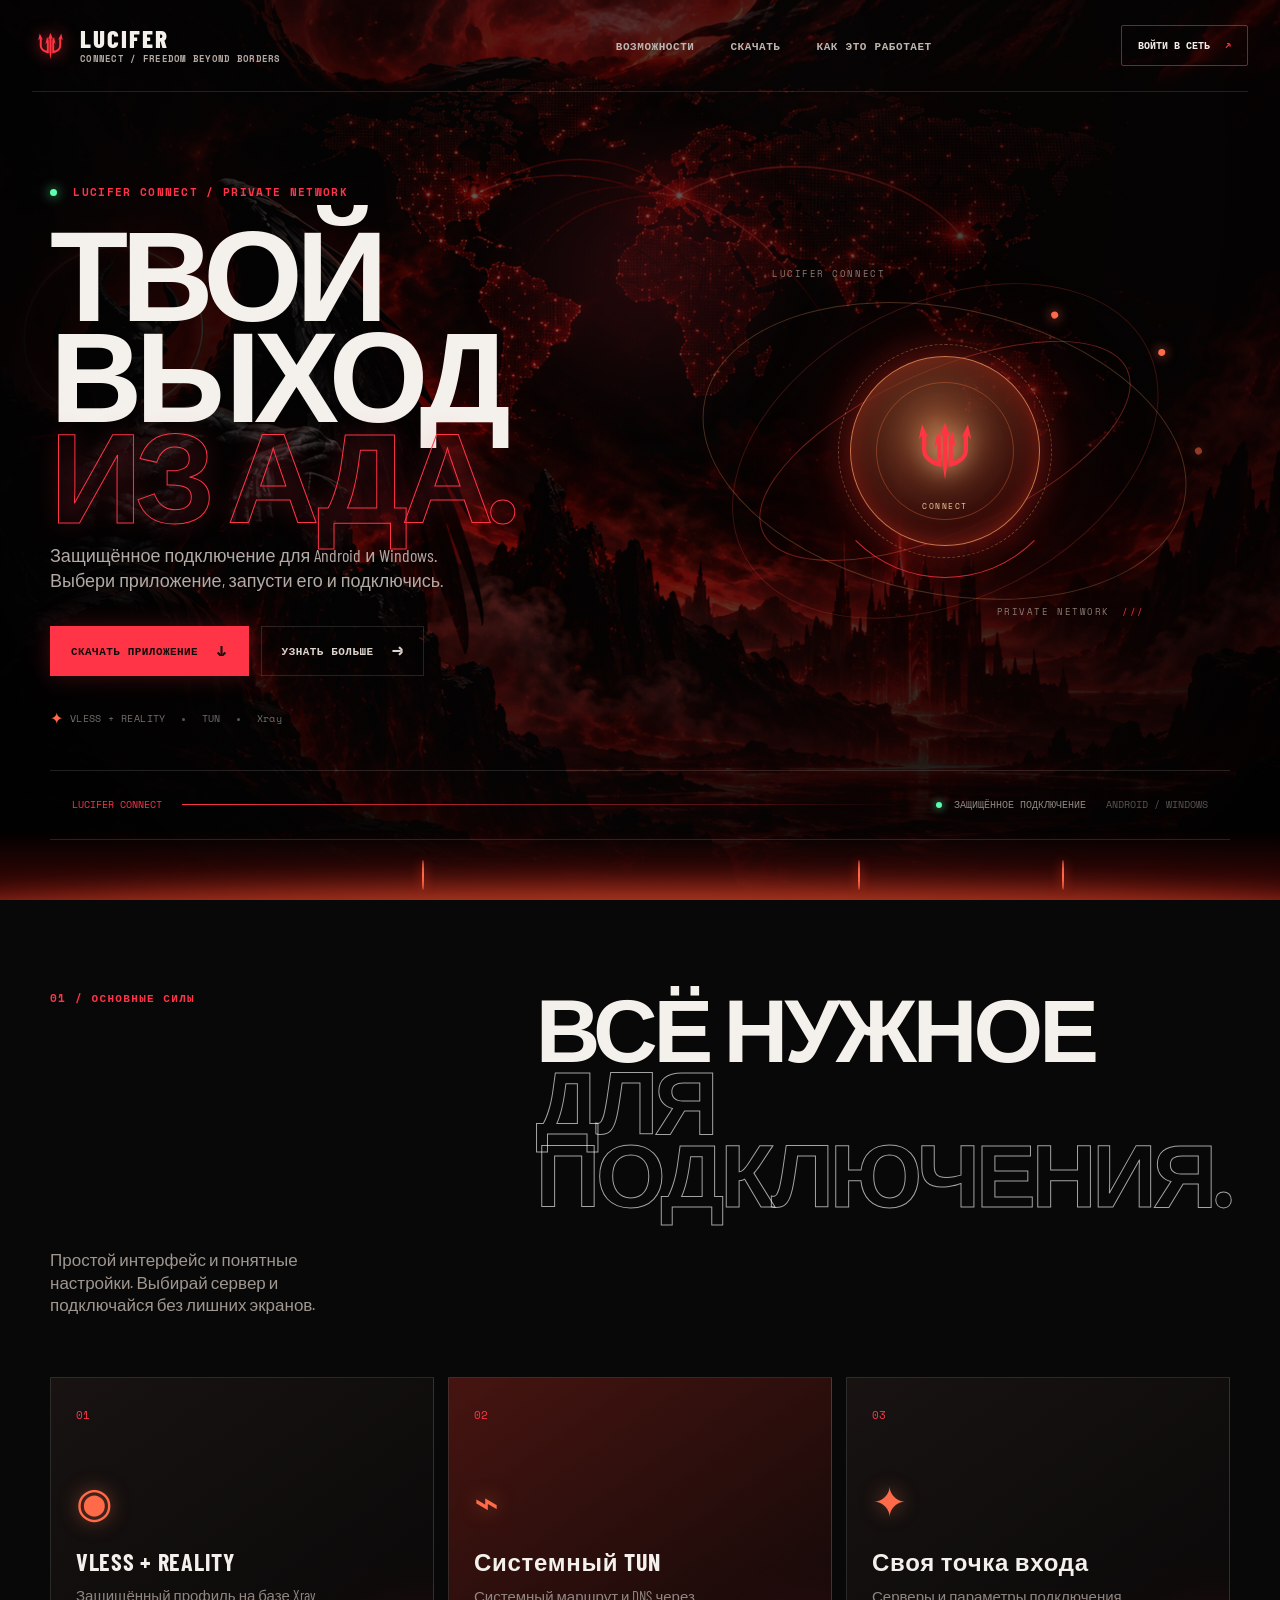
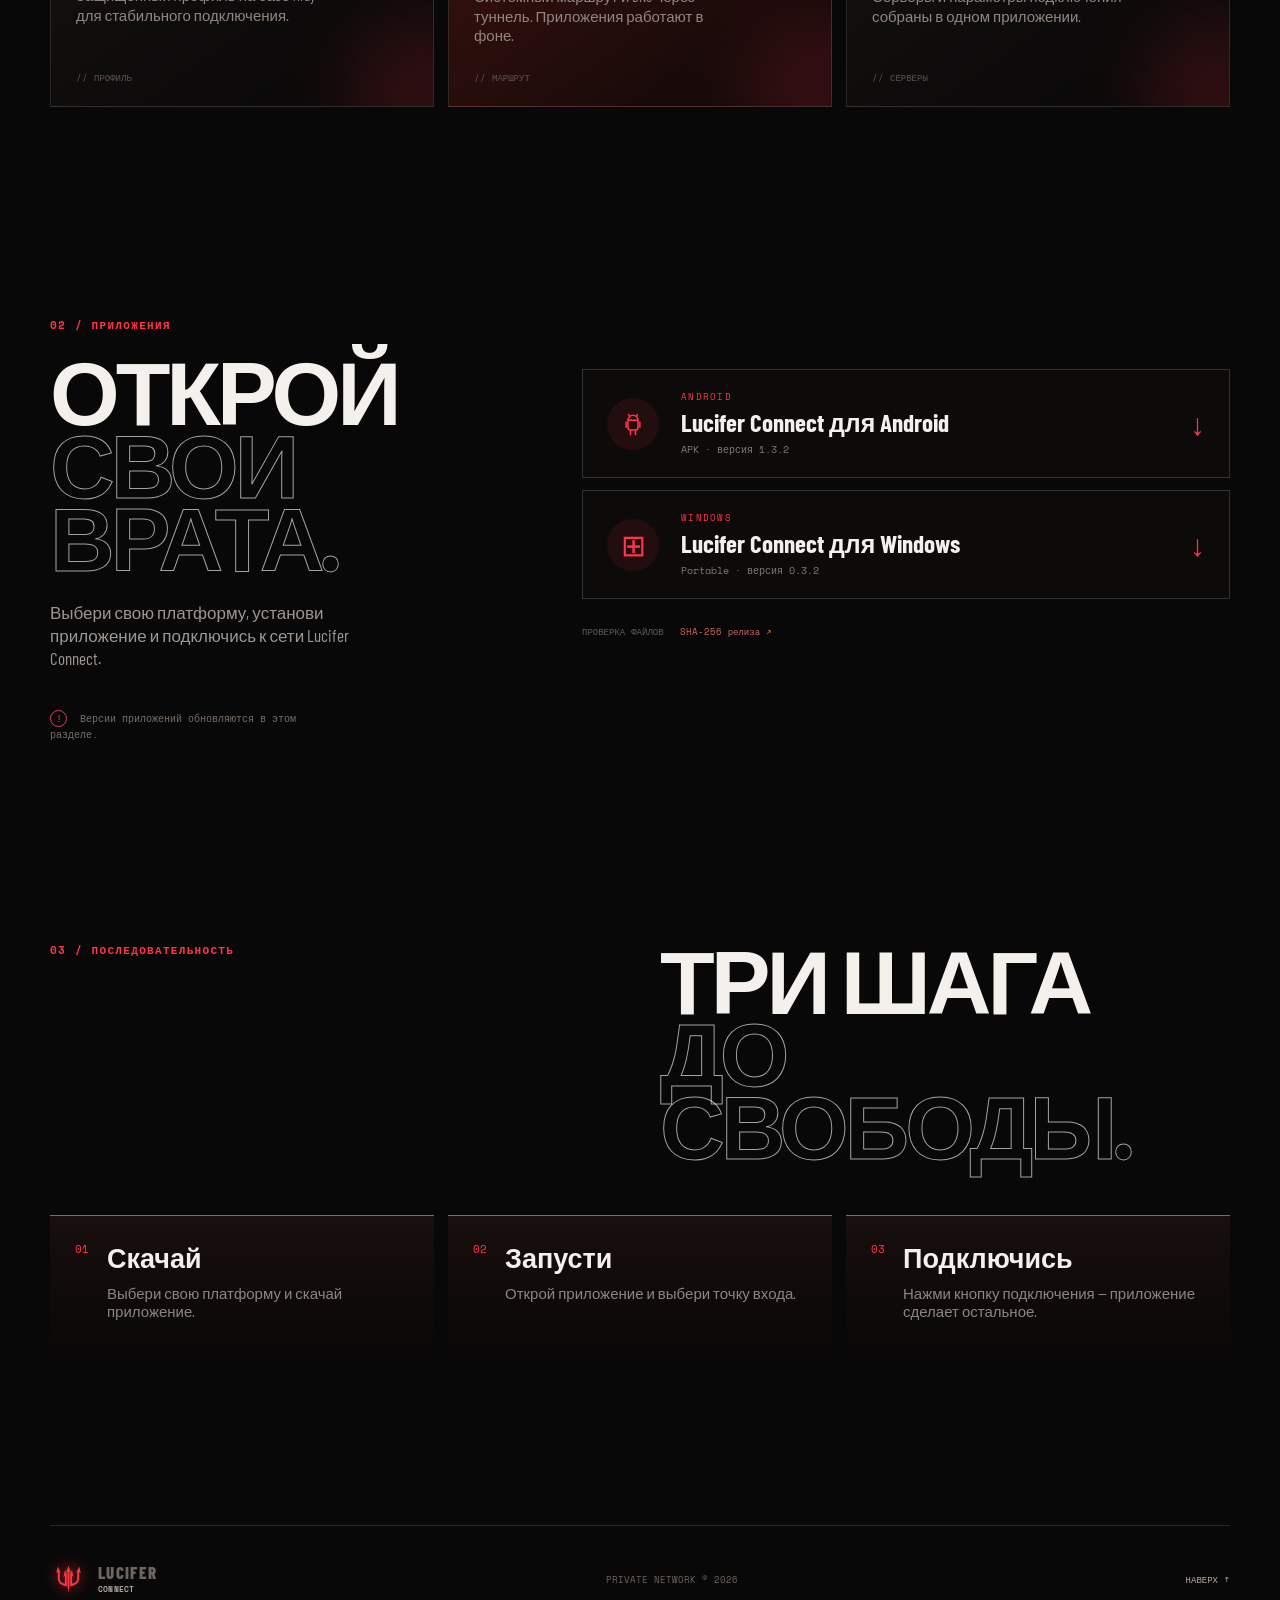
==== commit dd96a437: "Publish Android 1.3.2 and Windows 0.3.2 download links" ====
--- a/index.html
+++ b/index.html
@@ -108,17 +108,17 @@
           <div class="download-note"><span>!</span> Версии приложений обновляются в этом разделе.</div>
         </div>
         <div class="download-stack">
-          <a class="download-card reveal" href="https://github.com/Efreitor2001/lucifer-connect/releases/download/lucifer-connect-subscriptions-20261026-v16/lucifer-connect-android-1.3.0.apk">
+          <a class="download-card reveal" href="https://github.com/Efreitor2001/lucifer-connect/releases/download/lucifer-v1.3.2-windows-0.3.2/lucifer-connect-android-1.3.2.apk">
             <div class="download-symbol android-symbol"><img src="assets/android.svg" alt="" /></div>
-            <div class="download-text"><span class="download-platform">ANDROID</span><strong>Lucifer Connect для Android</strong><small>APK · версия 1.3.0</small></div>
+            <div class="download-text"><span class="download-platform">ANDROID</span><strong>Lucifer Connect для Android</strong><small>APK · версия 1.3.2</small></div>
             <span class="download-arrow">↓</span>
           </a>
-          <a class="download-card reveal" href="https://github.com/Efreitor2001/lucifer-connect/releases/download/lucifer-connect-subscriptions-20261026-v16/lucifer-connect-windows-0.3.0.exe">
+          <a class="download-card reveal" href="https://github.com/Efreitor2001/lucifer-connect/releases/download/lucifer-v1.3.2-windows-0.3.2/lucifer-connect-windows-0.3.2.exe">
             <div class="download-symbol windows-symbol">⊞</div>
-            <div class="download-text"><span class="download-platform">WINDOWS</span><strong>Lucifer Connect для Windows</strong><small>Portable · версия 0.3.0</small></div>
+            <div class="download-text"><span class="download-platform">WINDOWS</span><strong>Lucifer Connect для Windows</strong><small>Portable · версия 0.3.2</small></div>
             <span class="download-arrow">↓</span>
           </a>
-          <div class="hash-line reveal"><span>ПРОВЕРКА ФАЙЛОВ</span> <a href="https://github.com/Efreitor2001/lucifer-connect/releases/download/lucifer-connect-subscriptions-20261026-v16/SHA256SUMS.txt">SHA-256 релиза ↗</a></div>
+          <div class="hash-line reveal"><span>ПРОВЕРКА ФАЙЛОВ</span> <a href="https://github.com/Efreitor2001/lucifer-connect/releases/download/lucifer-v1.3.2-windows-0.3.2/SHA256SUMS.txt">SHA-256 релиза ↗</a></div>
         </div>
       </section>
 
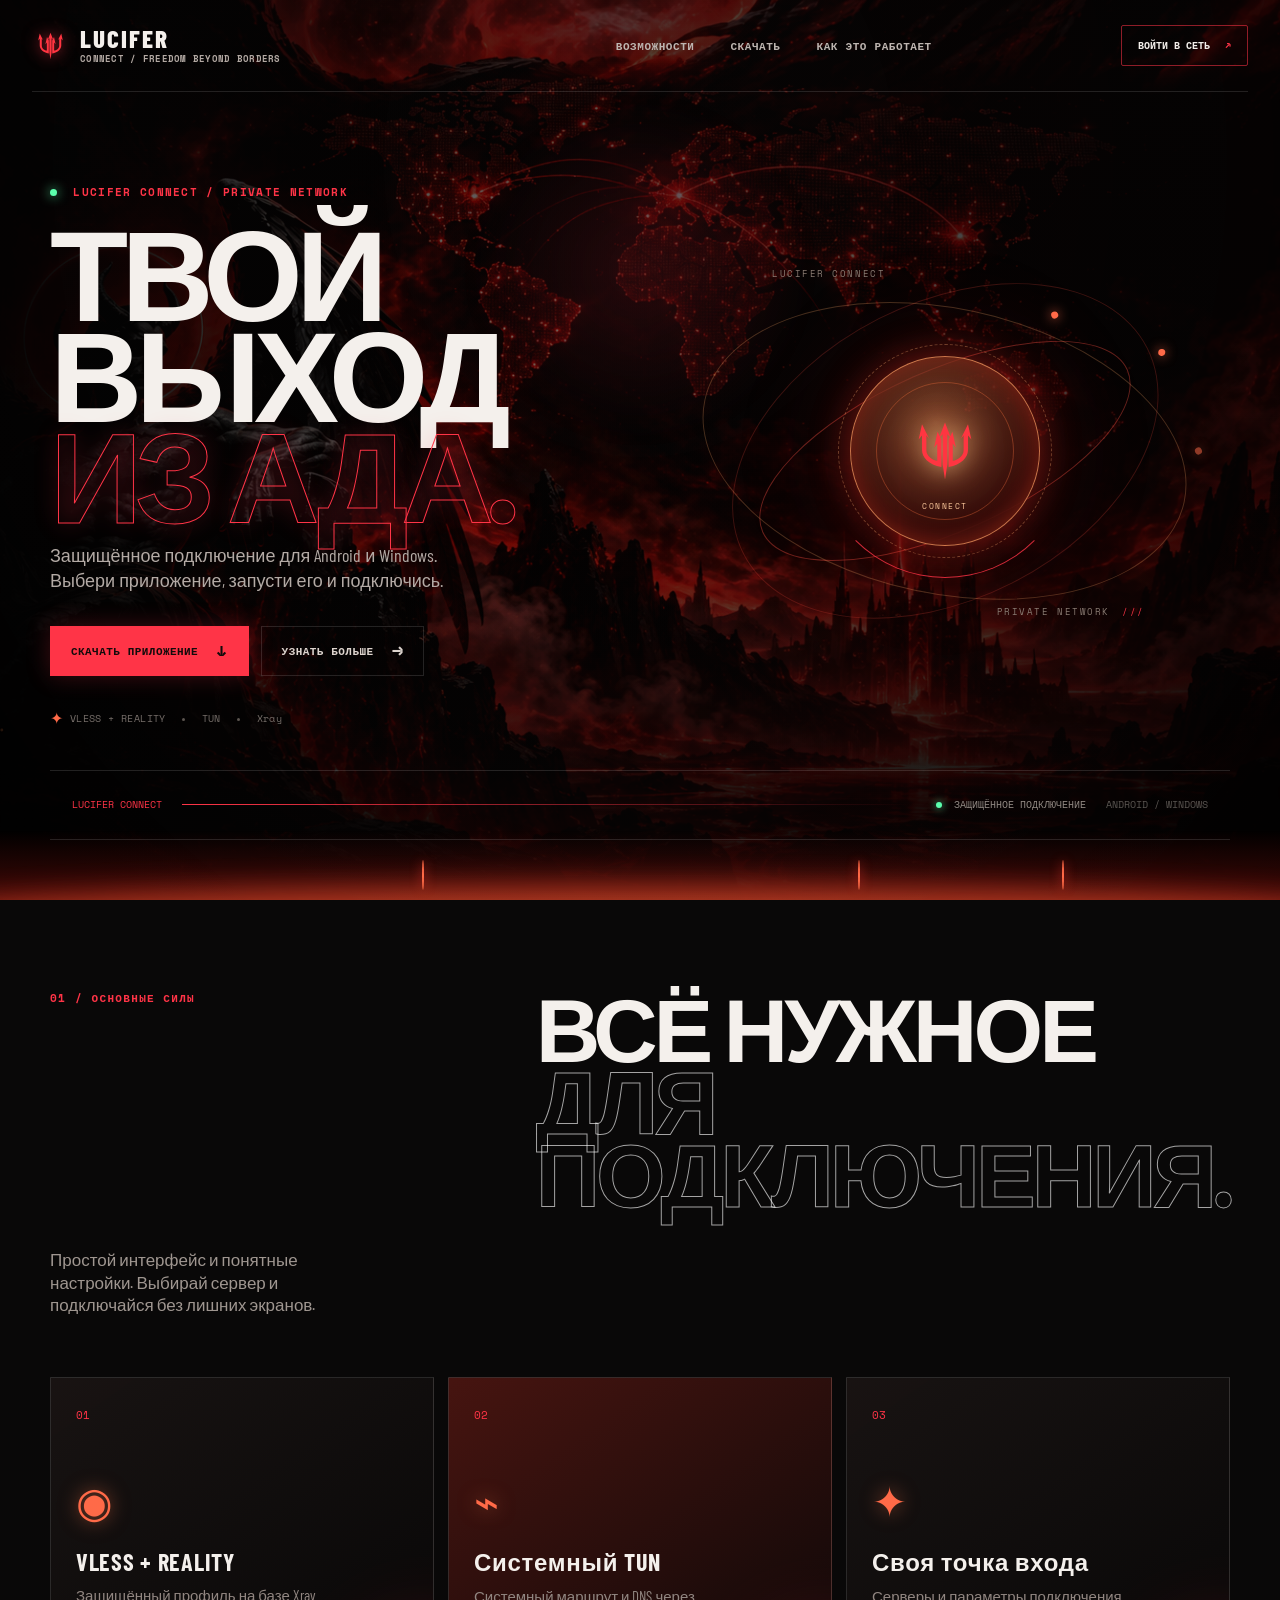
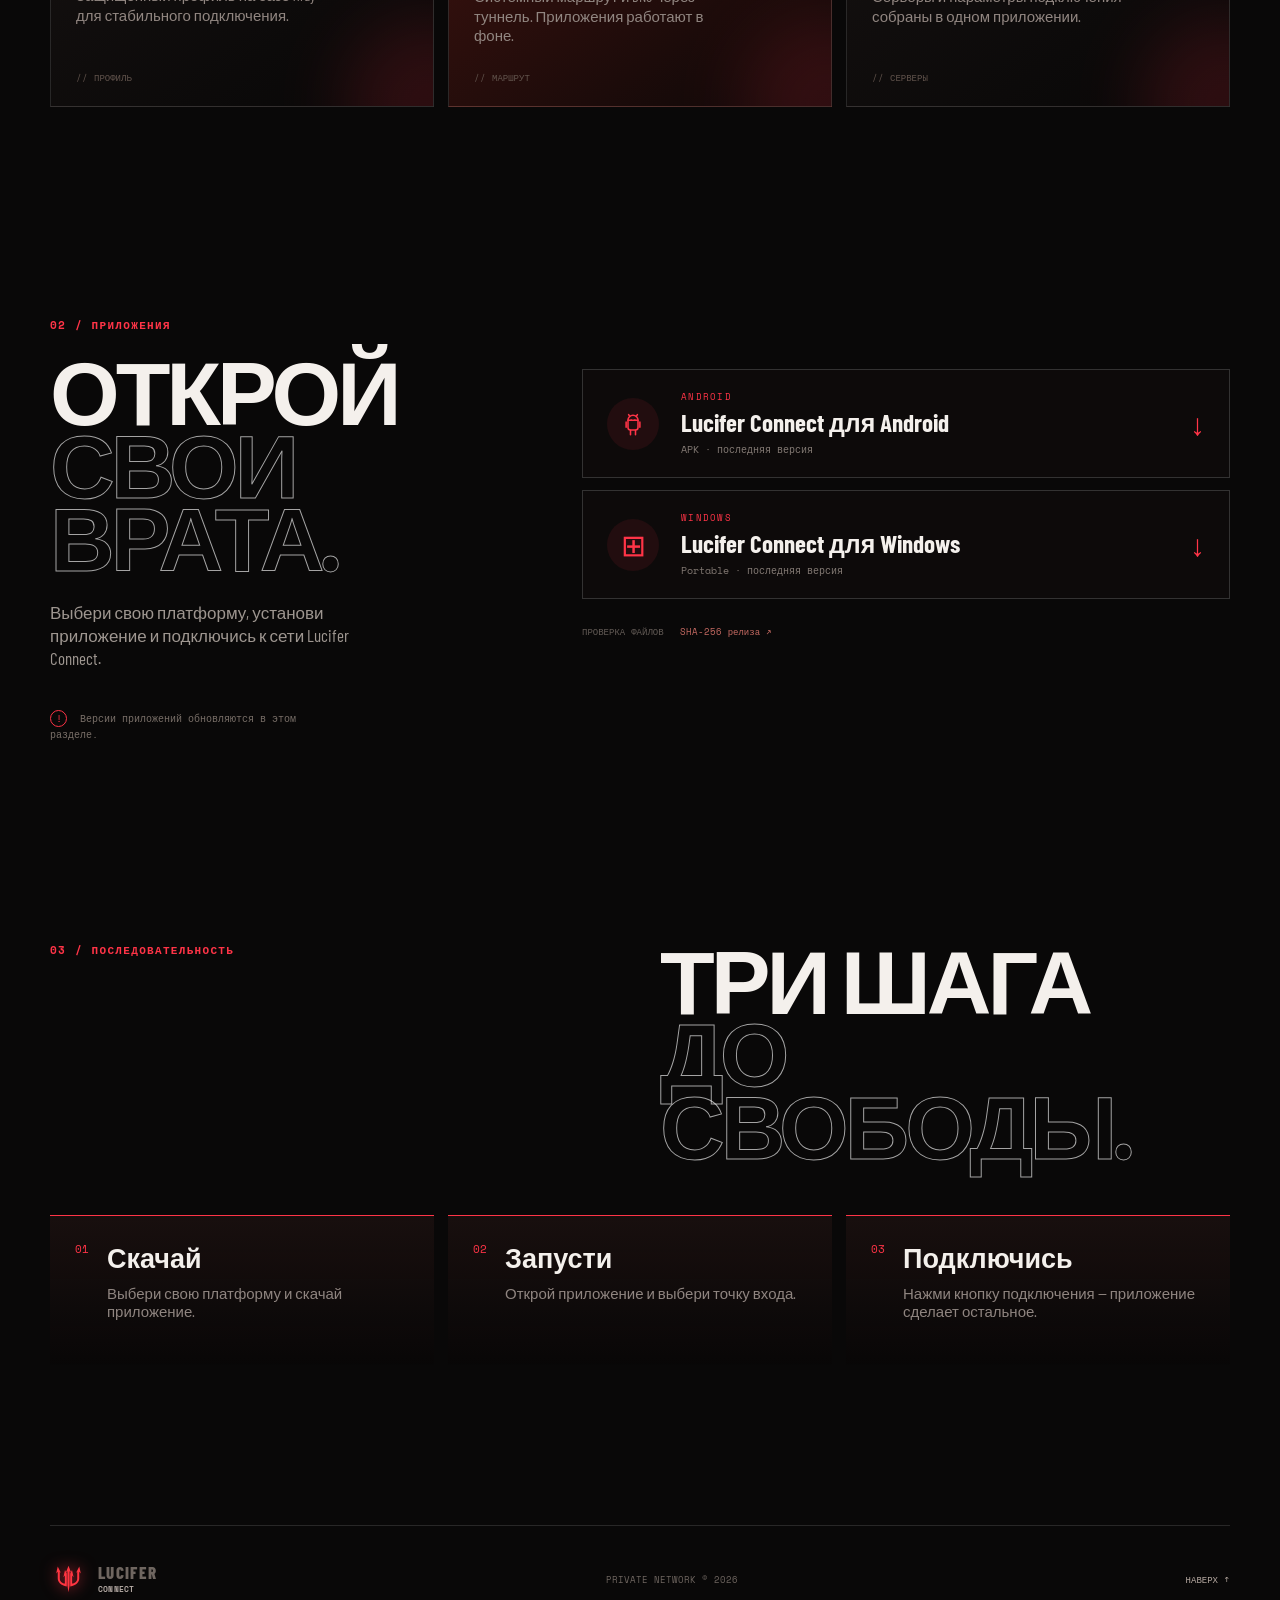
==== commit d262096c: "Use permanent latest release download links" ====
--- a/index.html
+++ b/index.html
@@ -108,17 +108,17 @@
           <div class="download-note"><span>!</span> Версии приложений обновляются в этом разделе.</div>
         </div>
         <div class="download-stack">
-          <a class="download-card reveal" href="https://github.com/Efreitor2001/lucifer-connect/releases/download/lucifer-v1.3.2-windows-0.3.2/lucifer-connect-android-1.3.2.apk">
+          <a class="download-card reveal" href="https://github.com/Efreitor2001/lucifer-connect/releases/latest/download/lucifer-connect-android.apk">
             <div class="download-symbol android-symbol"><img src="assets/android.svg" alt="" /></div>
-            <div class="download-text"><span class="download-platform">ANDROID</span><strong>Lucifer Connect для Android</strong><small>APK · версия 1.3.2</small></div>
+            <div class="download-text"><span class="download-platform">ANDROID</span><strong>Lucifer Connect для Android</strong><small>APK · последняя версия</small></div>
             <span class="download-arrow">↓</span>
           </a>
-          <a class="download-card reveal" href="https://github.com/Efreitor2001/lucifer-connect/releases/download/lucifer-v1.3.2-windows-0.3.2/lucifer-connect-windows-0.3.2.exe">
+          <a class="download-card reveal" href="https://github.com/Efreitor2001/lucifer-connect/releases/latest/download/LuciferConnect.exe">
             <div class="download-symbol windows-symbol">⊞</div>
-            <div class="download-text"><span class="download-platform">WINDOWS</span><strong>Lucifer Connect для Windows</strong><small>Portable · версия 0.3.2</small></div>
+            <div class="download-text"><span class="download-platform">WINDOWS</span><strong>Lucifer Connect для Windows</strong><small>Portable · последняя версия</small></div>
             <span class="download-arrow">↓</span>
           </a>
-          <div class="hash-line reveal"><span>ПРОВЕРКА ФАЙЛОВ</span> <a href="https://github.com/Efreitor2001/lucifer-connect/releases/download/lucifer-v1.3.2-windows-0.3.2/SHA256SUMS.txt">SHA-256 релиза ↗</a></div>
+          <div class="hash-line reveal"><span>ПРОВЕРКА ФАЙЛОВ</span> <a href="https://github.com/Efreitor2001/lucifer-connect/releases/latest/download/SHA256SUMS-latest.txt">SHA-256 релиза ↗</a></div>
         </div>
       </section>
 
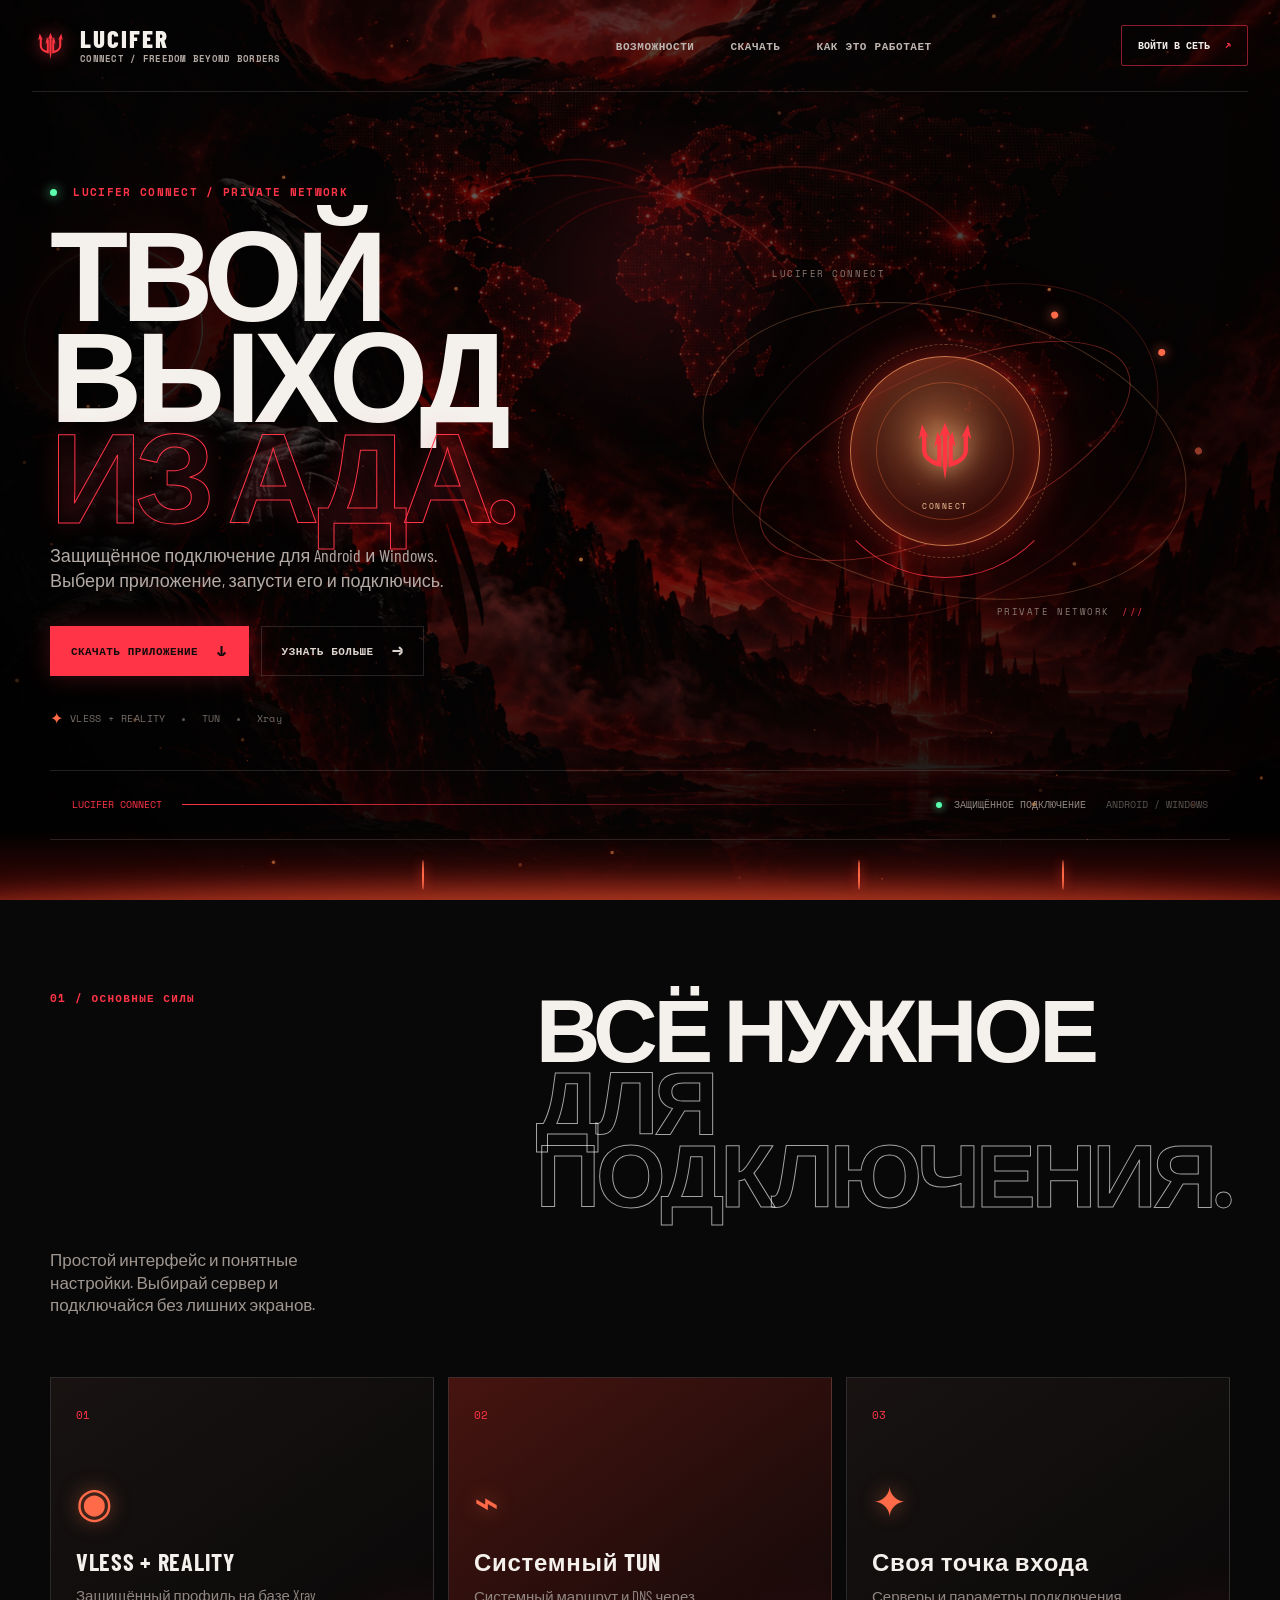
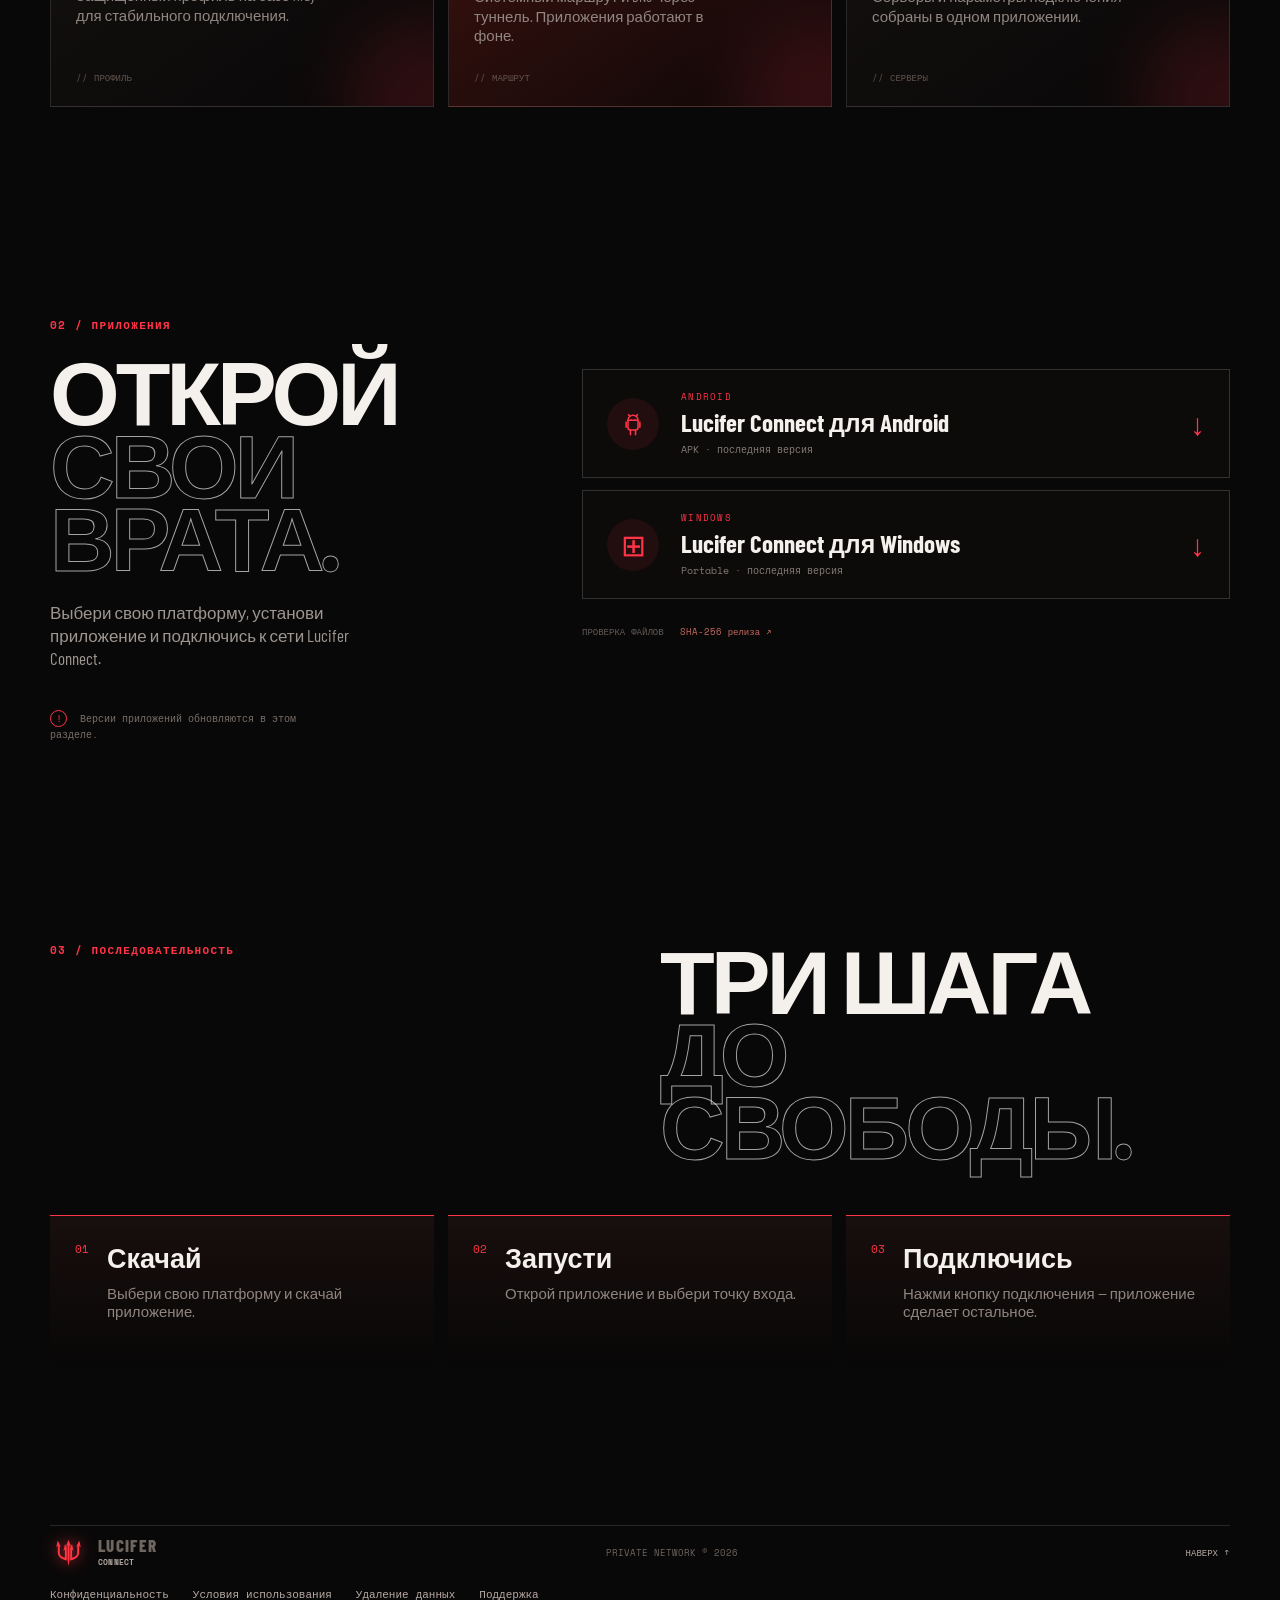
==== commit 2f2b2b21: "Add privacy, terms, data deletion and support pages with footer links" ====
--- a/index.html
+++ b/index.html
@@ -135,14 +135,20 @@
       </section>
     </main>
 
-    <footer class="site-footer shell">
+    <footer class="site-footer shell" style="flex-wrap: wrap">
       <a class="brand" href="#top"><span class="brand-mark"><img src="assets/trident.svg" alt="" /></span><span><strong>LUCIFER</strong><small>CONNECT</small></span></a>
       <p>PRIVATE NETWORK © 2026</p>
       <a href="#top" class="to-top">НАВЕРХ ↑</a>
+      <nav aria-label="Документы и поддержка" style="flex: 0 0 100%; grid-column: 1 / -1; display: flex; flex-wrap: wrap; gap: 12px 24px; padding: 0 0 24px; color: #b8aaa4; font-size: 11px; line-height: 1.7">
+        <a href="/privacy/">Конфиденциальность</a>
+<a href="/terms/">Условия использования</a>
+<a href="/delete-data/">Удаление данных</a>
+<a href="/support/">Поддержка</a>
+      </nav>
     </footer>
 
     <div class="lava-field" aria-hidden="true"><span></span><span></span><span></span></div>
     <script src="app.js"></script>
   </body>
 </html>
-
+
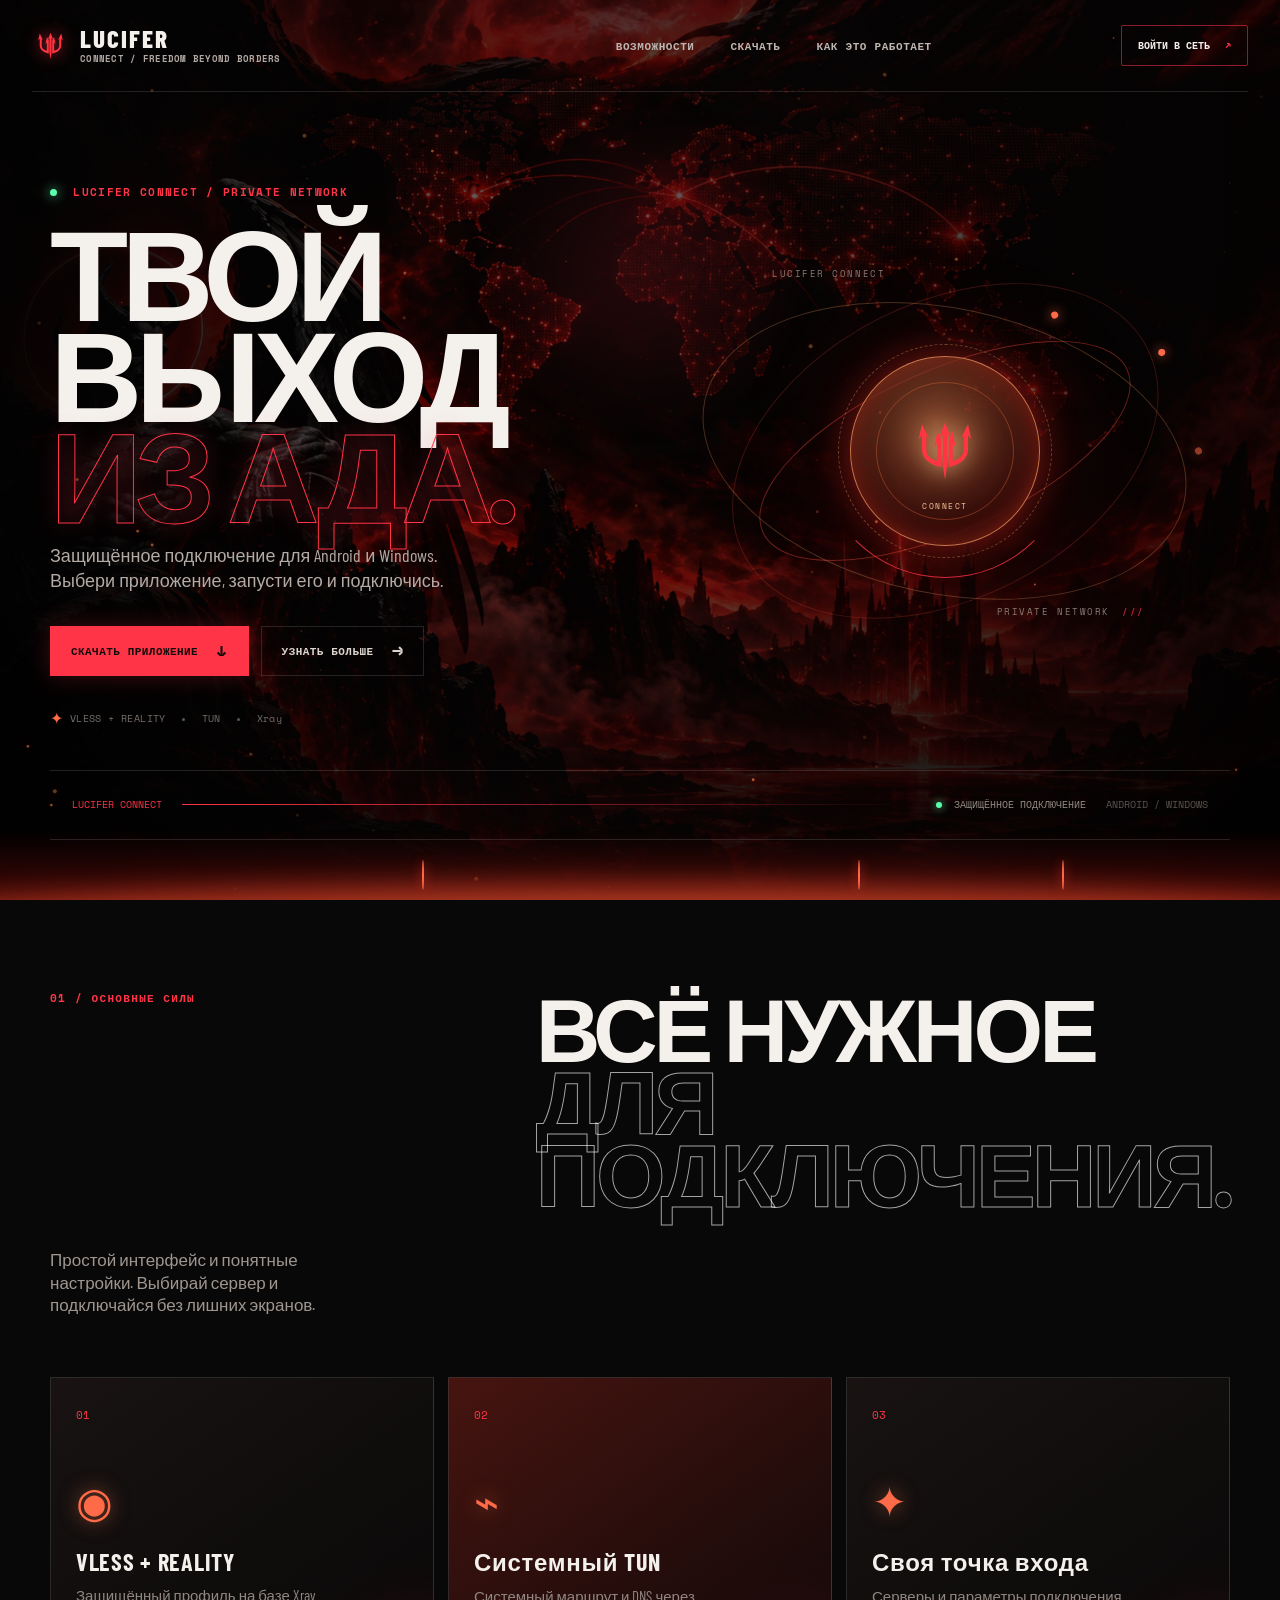
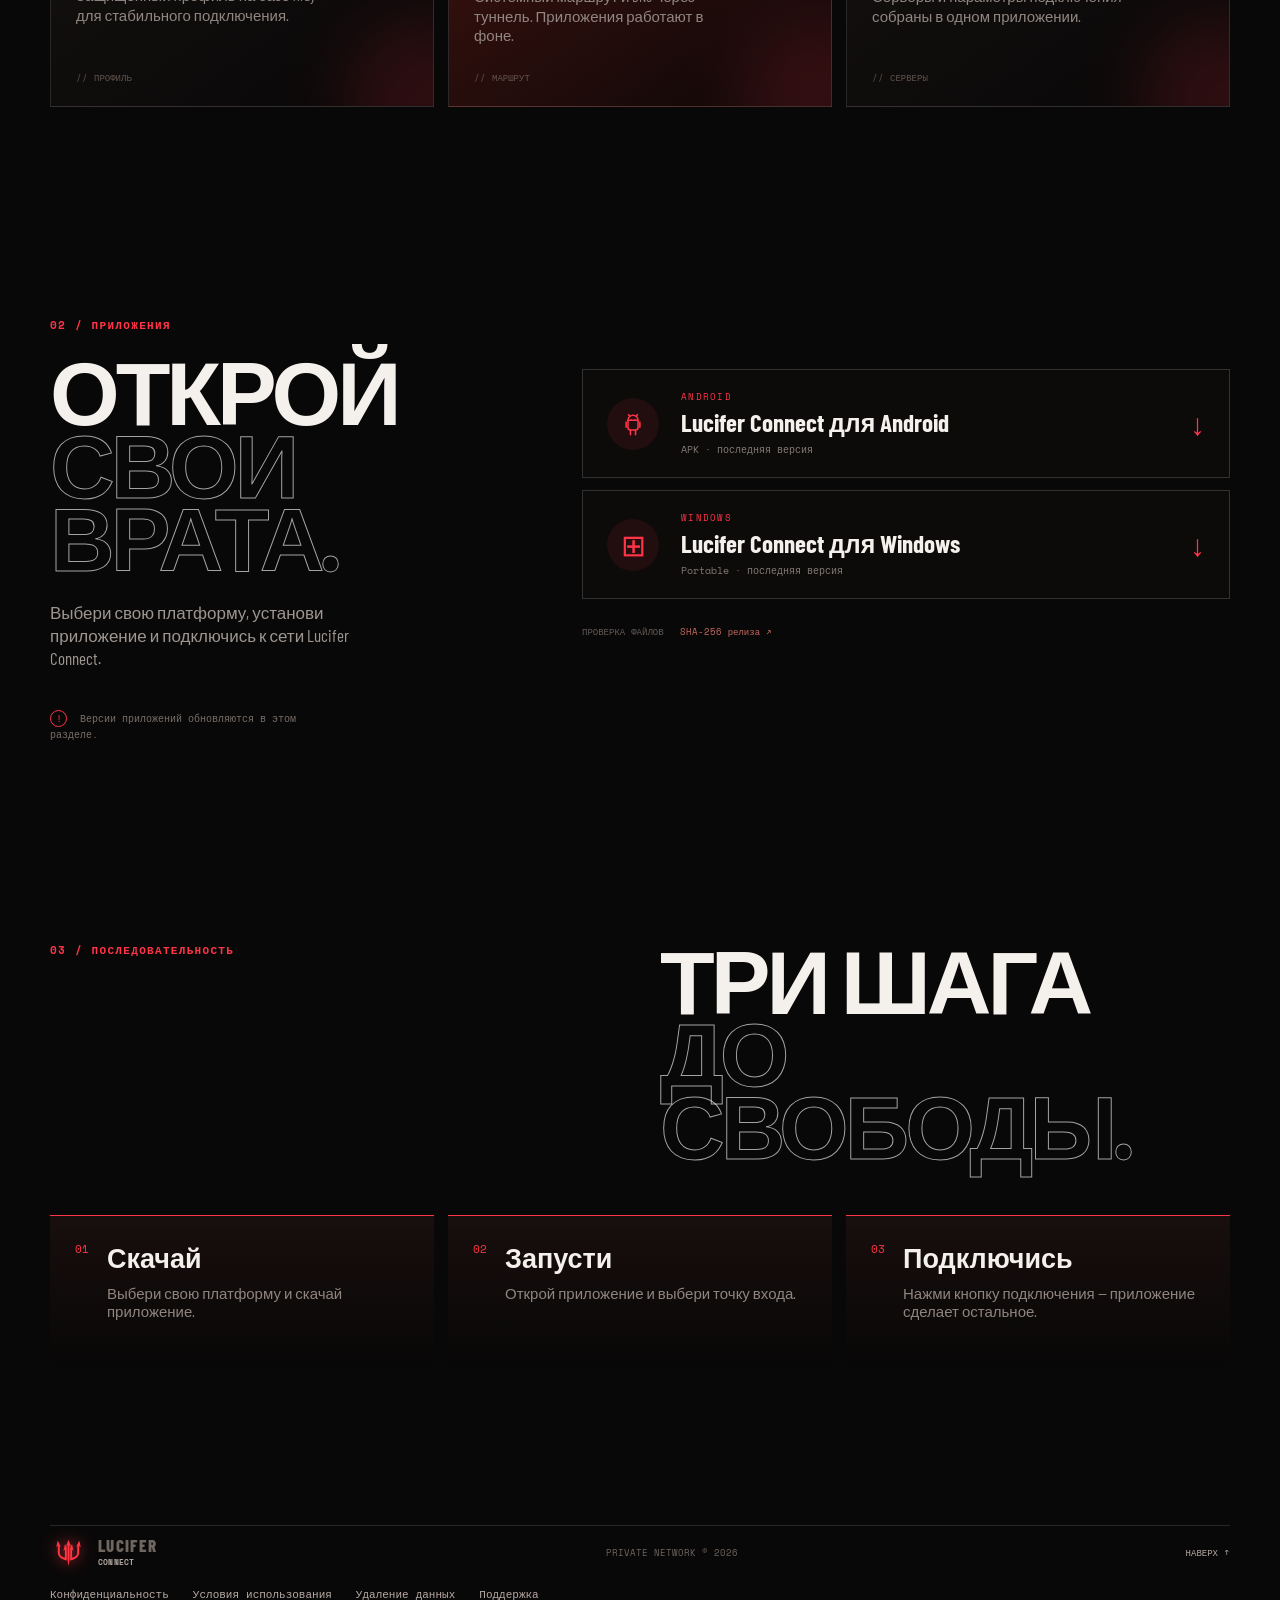
==== commit a354907f: "Preserve original homepage formatting outside footer" ====
--- a/index.html
+++ b/index.html
@@ -151,4 +151,4 @@
     <script src="app.js"></script>
   </body>
 </html>
-
+
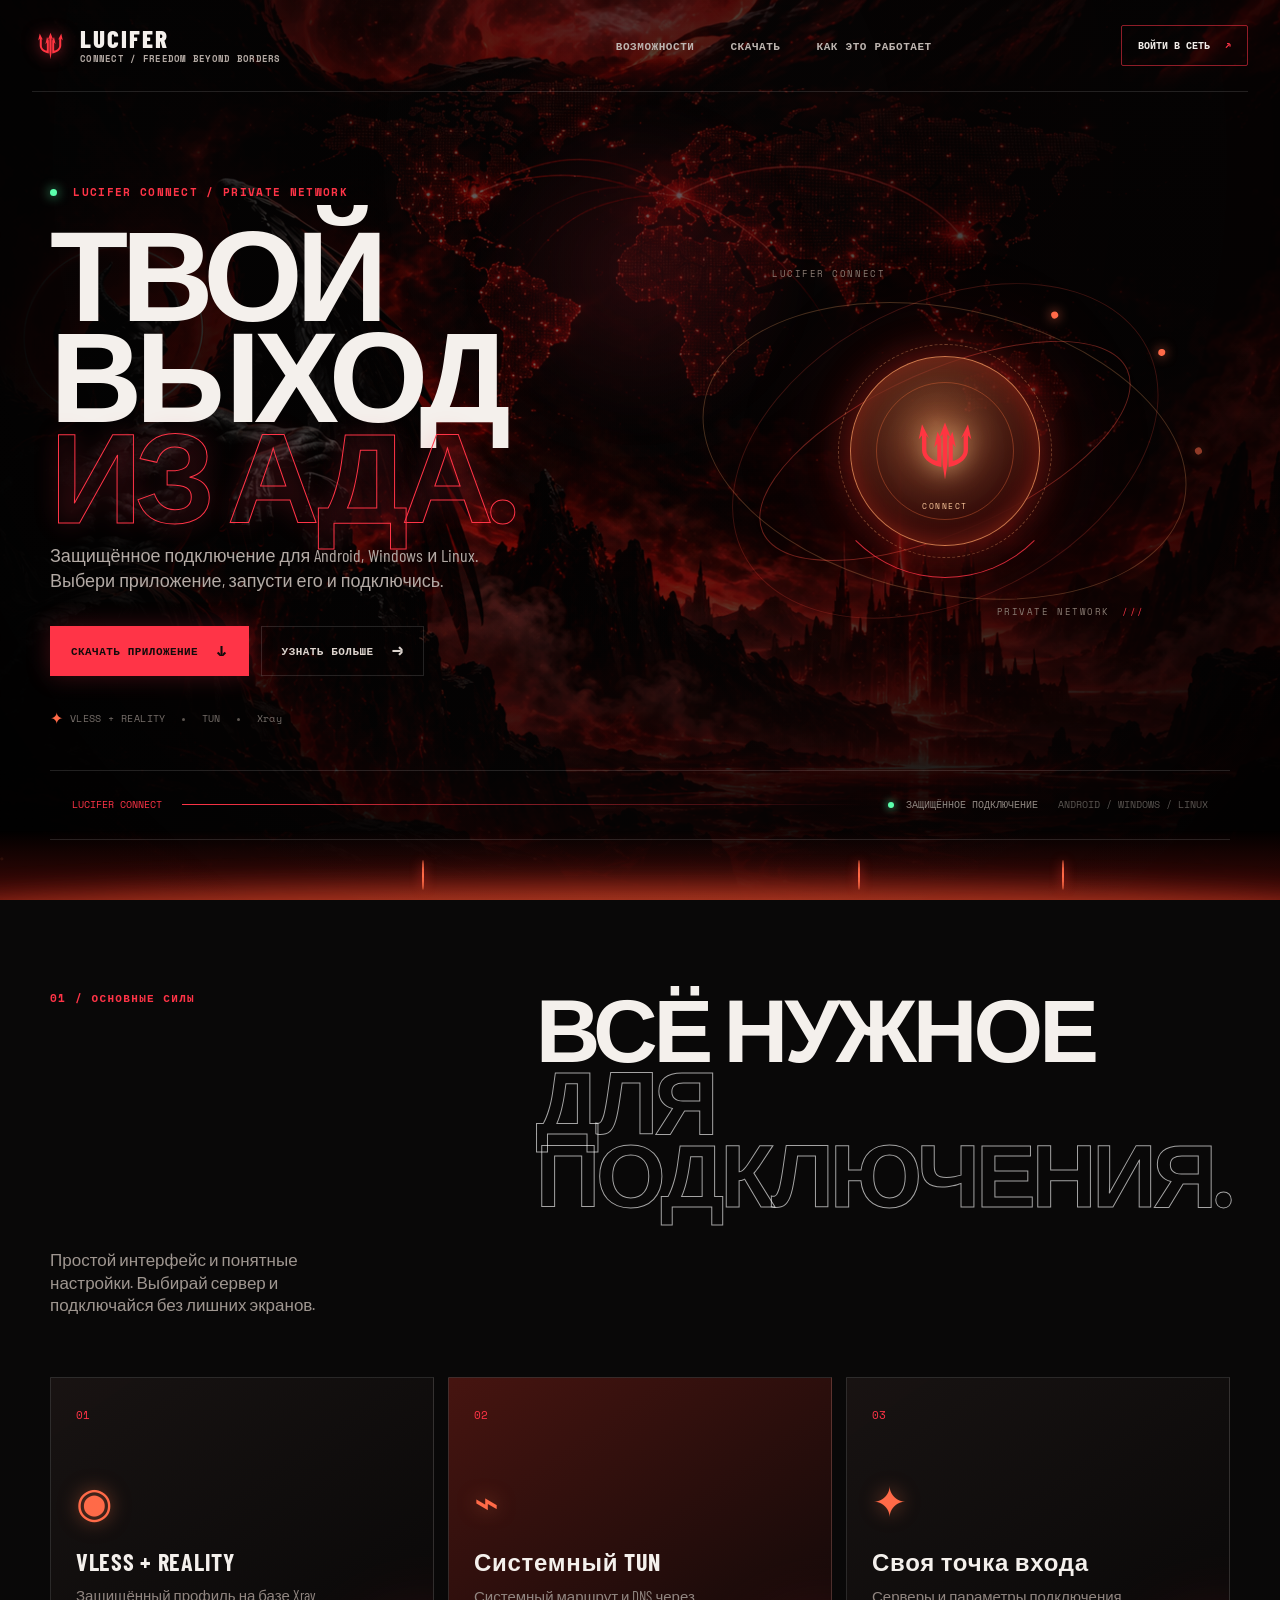
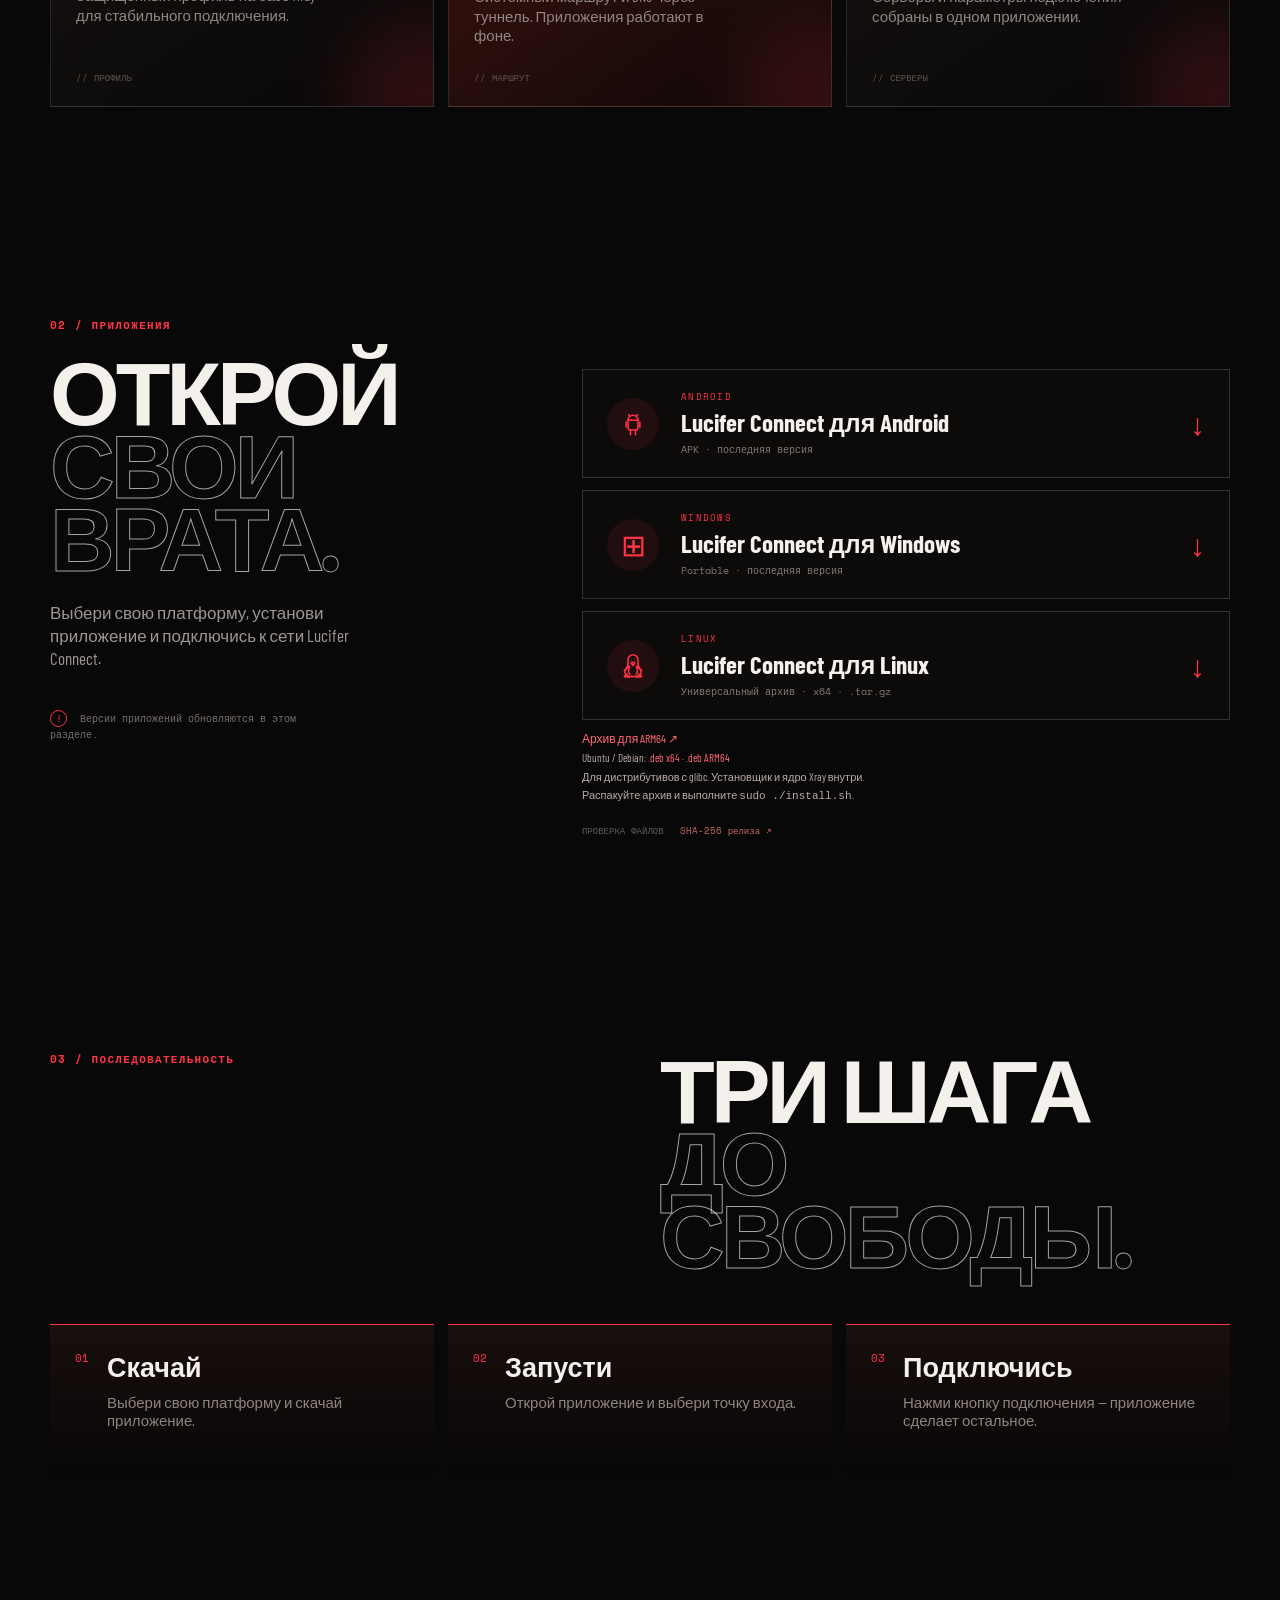
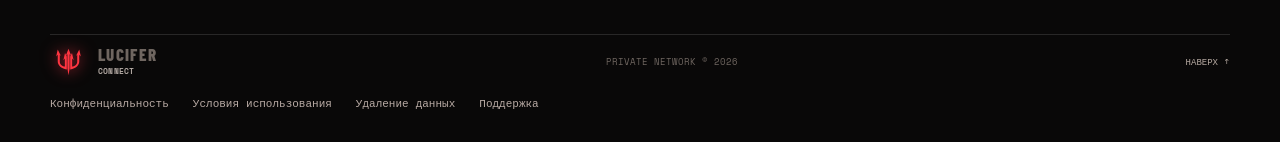
==== commit 294bcc0b: "Add Linux x64 and ARM64 downloads" ====
--- a/index.html
+++ b/index.html
@@ -4,7 +4,7 @@
     <meta charset="utf-8" />
     <meta name="viewport" content="width=device-width, initial-scale=1" />
     <meta name="theme-color" content="#090808" />
-    <meta name="description" content="Lucifer Connect — защищённое подключение для Android и Windows." />
+    <meta name="description" content="Lucifer Connect — защищённое подключение для Android, Windows и Linux. Скачать APK, EXE и Linux-пакеты." />
     <meta property="og:title" content="Lucifer Connect — выход из ада" />
     <meta property="og:description" content="Открой свои врата. Скачай приложение и подключись." />
     <meta property="og:type" content="website" />
@@ -40,7 +40,7 @@
         <div class="hero-copy reveal">
           <p class="eyebrow"><span class="status-dot"></span> LUCIFER CONNECT / PRIVATE NETWORK</p>
           <h1>Твой выход<br /><em>из ада.</em></h1>
-          <p class="hero-lead">Защищённое подключение для Android и Windows. Выбери приложение, запусти его и подключись.</p>
+          <p class="hero-lead">Защищённое подключение для Android, Windows и Linux. Выбери приложение, запусти его и подключись.</p>
           <div class="hero-actions">
             <a class="button button-primary" href="#download">Скачать приложение <span>↓</span></a>
             <a class="button button-ghost" href="#why">Узнать больше <span>→</span></a>
@@ -66,7 +66,7 @@
         <span class="signal-label">LUCIFER CONNECT</span>
         <span class="signal-line"></span>
         <span class="signal-value"><b></b> ЗАЩИЩЁННОЕ ПОДКЛЮЧЕНИЕ</span>
-        <span class="signal-value signal-dim">ANDROID / WINDOWS</span>
+        <span class="signal-value signal-dim">ANDROID / WINDOWS / LINUX</span>
       </section>
 
       <section class="section shell" id="why">
@@ -118,6 +118,12 @@
             <div class="download-text"><span class="download-platform">WINDOWS</span><strong>Lucifer Connect для Windows</strong><small>Portable · последняя версия</small></div>
             <span class="download-arrow">↓</span>
           </a>
+          <a class="download-card reveal" href="https://github.com/Efreitor2001/lucifer-connect/releases/latest/download/lucifer-connect-linux-x86_64.tar.gz">
+            <div class="download-symbol linux-symbol"><img src="assets/linux.svg" alt="" /></div>
+            <div class="download-text"><span class="download-platform">LINUX</span><strong>Lucifer Connect для Linux</strong><small>Универсальный архив · x64 · .tar.gz</small></div>
+            <span class="download-arrow">↓</span>
+          </a>
+          <p class="linux-alternative reveal"><a href="https://github.com/Efreitor2001/lucifer-connect/releases/latest/download/lucifer-connect-linux-aarch64.tar.gz">Архив для ARM64 ↗</a><small>Ubuntu / Debian: <a href="https://github.com/Efreitor2001/lucifer-connect/releases/latest/download/lucifer-connect-linux-amd64.deb">.deb x64</a> · <a href="https://github.com/Efreitor2001/lucifer-connect/releases/latest/download/lucifer-connect-linux-arm64.deb">.deb ARM64</a></small><small>Для дистрибутивов с glibc. Установщик и ядро Xray внутри.</small><small>Распакуйте архив и выполните <code>sudo ./install.sh</code>.</small></p>
           <div class="hash-line reveal"><span>ПРОВЕРКА ФАЙЛОВ</span> <a href="https://github.com/Efreitor2001/lucifer-connect/releases/latest/download/SHA256SUMS-latest.txt">SHA-256 релиза ↗</a></div>
         </div>
       </section>
--- a/styles.css
+++ b/styles.css
@@ -260,4 +260,8 @@
   *, *::before, *::after { animation-duration: .001ms !important; animation-iteration-count: 1 !important; scroll-behavior: auto !important; transition-duration: .001ms !important; }
   .reveal { opacity: 1; transform: none; }
 }
+
+.linux-alternative { margin: -4px 0 4px; color: #b8aaa4; font-size: 12px; line-height: 1.7; }
+.linux-alternative a { color: #ff6676; text-underline-offset: 3px; }
+.linux-alternative small { display: block; font-size: 11px; }
 
